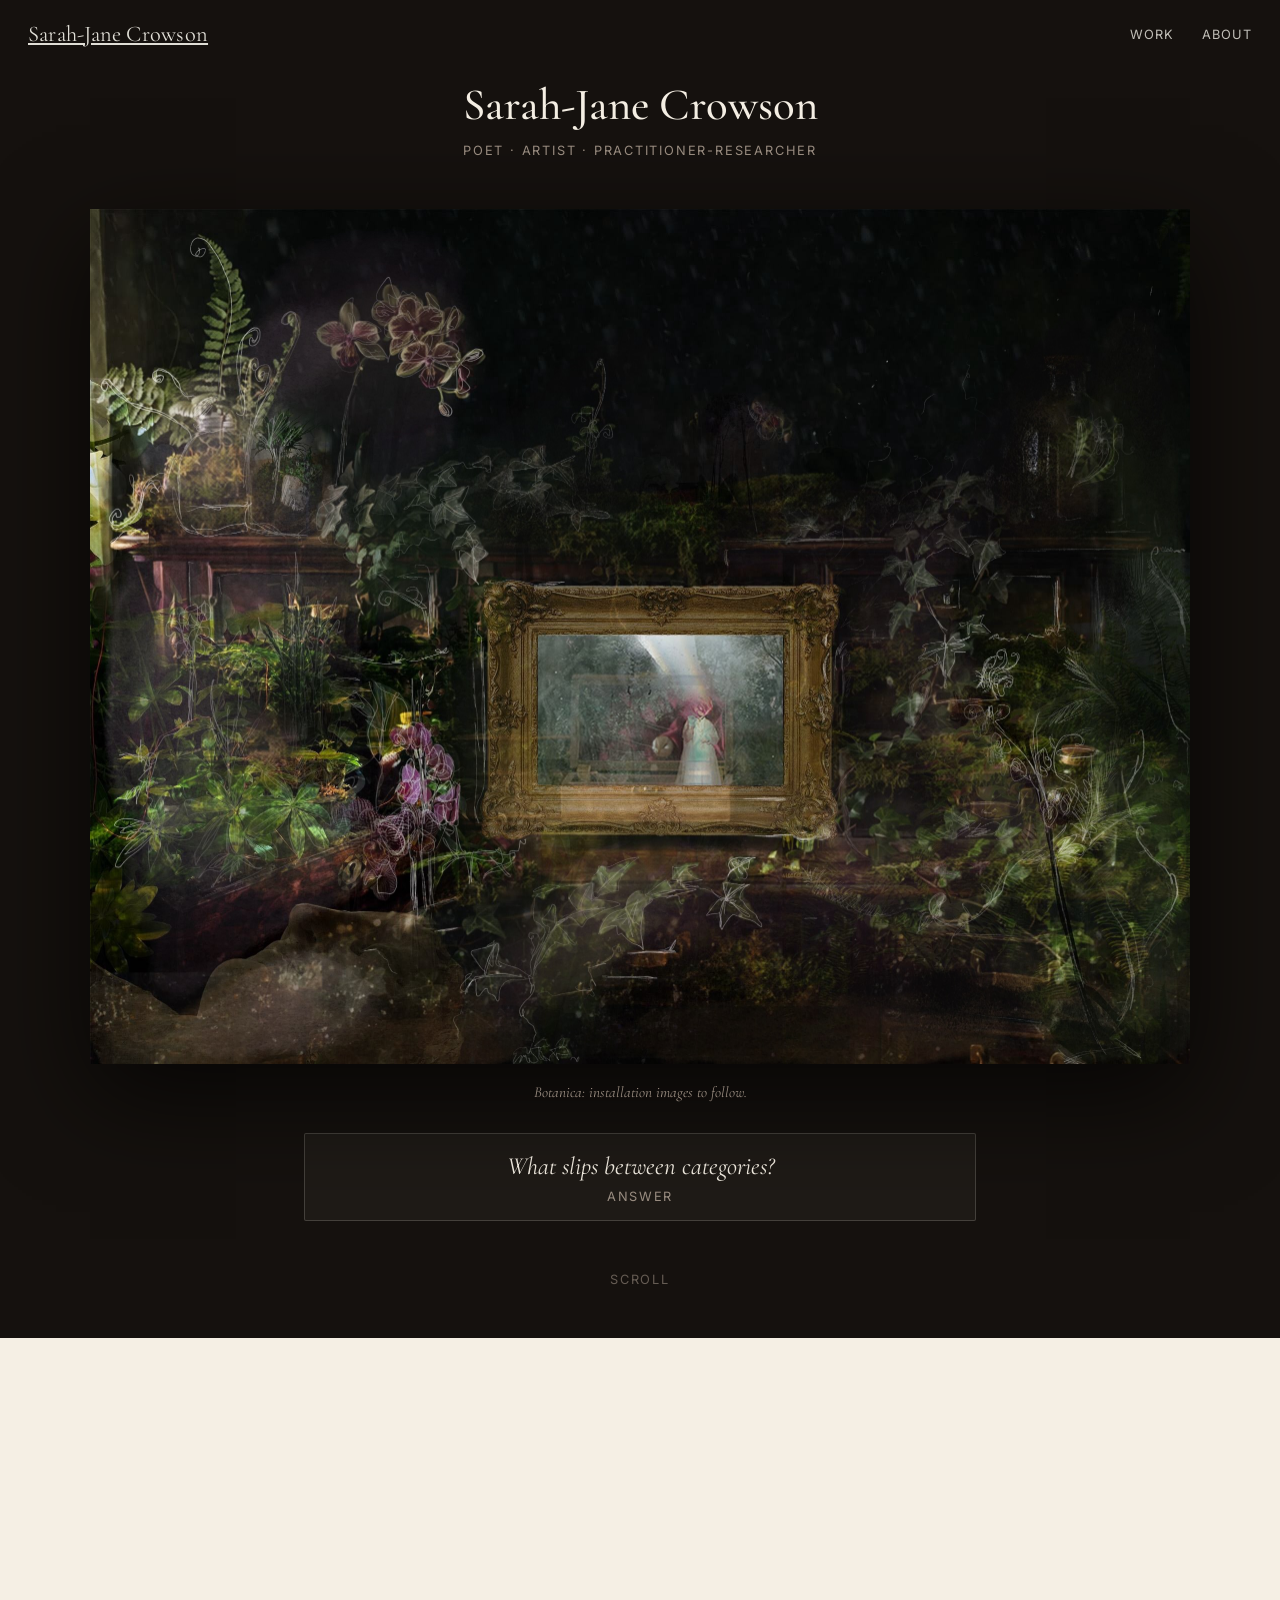
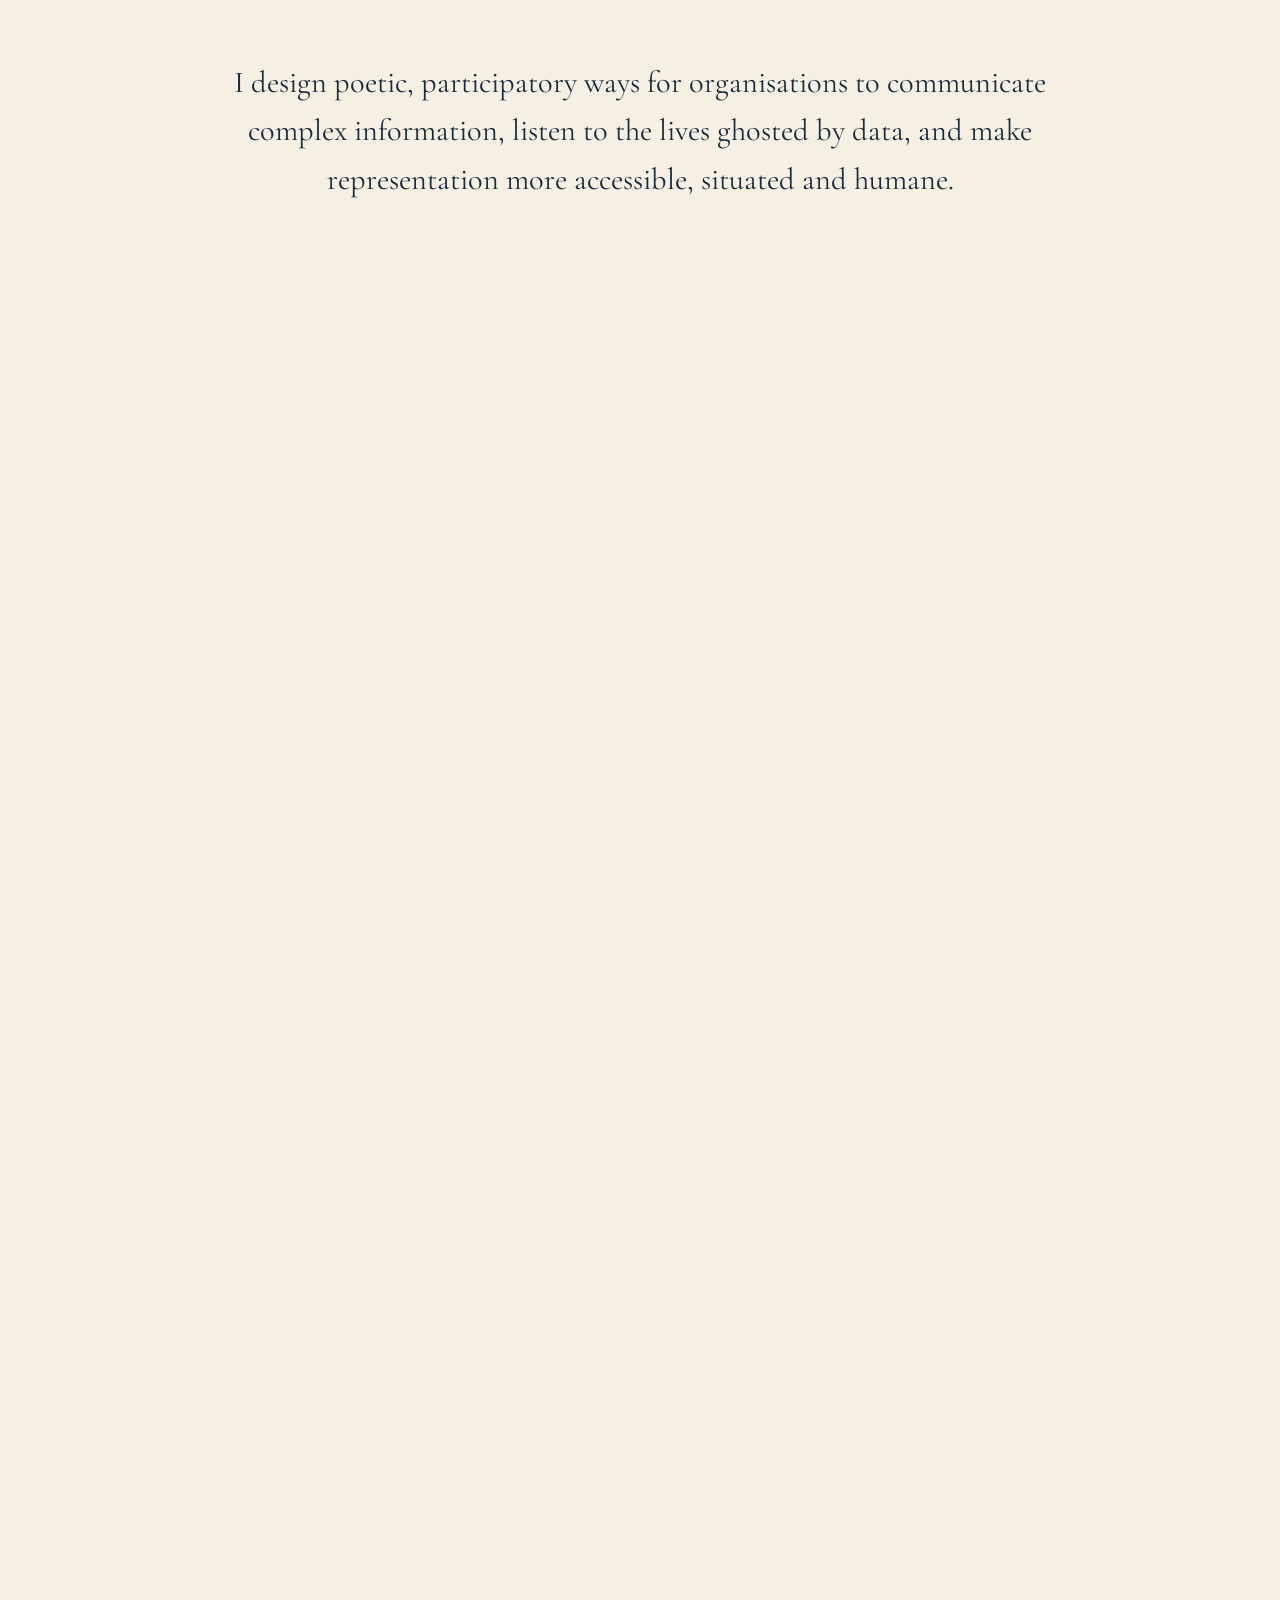
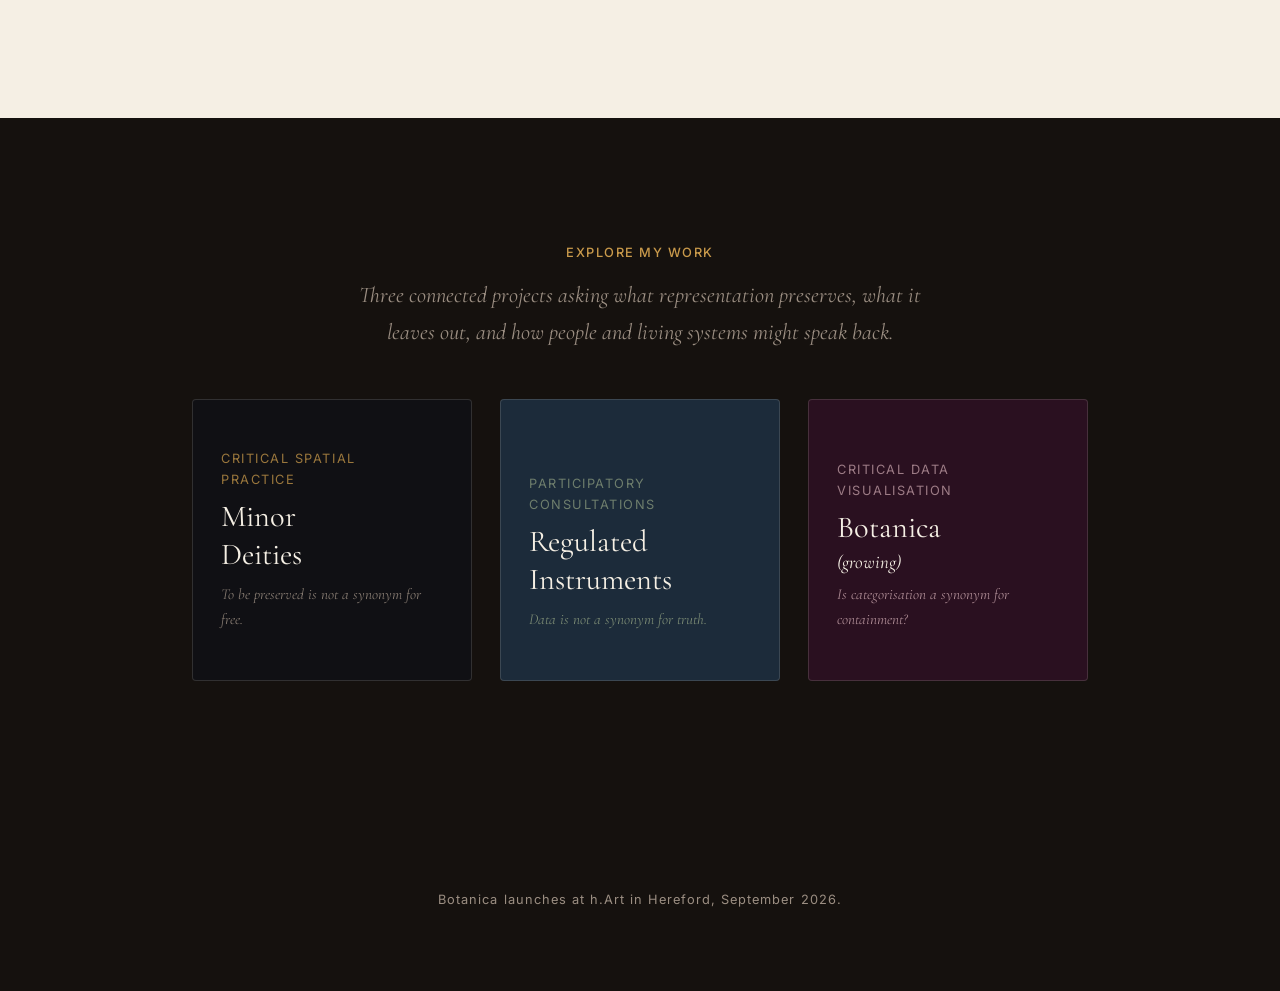
==== index.html @ 4455fc3b "Update index.html" ====
<!DOCTYPE html>
<html lang="en">
<head>
<meta charset="UTF-8">
<meta name="viewport" content="width=device-width, initial-scale=1.0">

  <!-- ===== Machine-readable layer. Human layer stays untouched. =====
     ON MIGRATION: the four absolute URLs below (canonical, og:url,
     og:image, JSON-LD url) are the only lines that change. ===== -->

<meta name="description" content="Sarah-Jane Crowson — poet, artist and practitioner-researcher. Data humanism, participatory consultation, information design and poetic practice for cultural institutions, public-sector organisations and research bodies.">
<link rel="canonical" href="https://sjfc.github.io/sjc-portfolio/">

<!-- Open Graph: how the site appears when shared -->
<meta property="og:type" content="website">
<meta property="og:title" content="Sarah-Jane Crowson — poet, artist, practitioner-researcher">
<meta property="og:description" content="Data humanism, participatory consultation and poetic practice. Three bodies of work asking the same question of the photograph, the plant, and the spreadsheet.">
<meta property="og:url" content="https://sjfc.github.io/sjc-portfolio/">
<meta property="og:image" content="https://sjfc.github.io/sjc-portfolio/assets/images/landing/writing-bureau-collage.jpg">
<meta property="og:image:alt" content="A working collage: a Victorian bureau overgrown with plants, a gilt frame holding misted glass at its centre.">
<meta name="twitter:card" content="summary_large_image">

<!-- Structured data: the tag cloud, addressed to its actual readers -->
<script type="application/ld+json">
{
  "@context": "https://schema.org",
  "@type": "Person",
  "name": "Sarah-Jane Crowson",
  "jobTitle": "Poet, artist, practitioner-researcher",
  "description": "Data humanist practitioner-researcher designing participatory consultations and visual, poetic approaches to institutional data.",
  "knowsAbout": ["Data humanism", "Participatory research", "Public consultation", "Information design", "Qualitative research", "Stakeholder engagement", "Creative strategy", "Poetry", "Collage"],
  "worksFor": { "@type": "CollegeOrUniversity", "name": "Hereford College of Arts" },
  "url": "https://sjfc.github.io/sjc-portfolio/"
}
</script>
<title>Sarah-Jane Crowson — poet, artist, practitioner-researcher</title>
<link rel="preconnect" href="https://fonts.googleapis.com">
<link href="https://fonts.googleapis.com/css2?family=Cormorant+Garamond:ital,wght@0,400;0,500;1,400&family=EB+Garamond:ital,wght@0,400;0,500;1,400&family=Inter:wght@400;500&display=swap" rel="stylesheet">
<link rel="stylesheet" href="assets/css/tokens.css">
<style>

  /* ---- Landing page: the mirror build. The working collage opens the
     site; a stitched thread leads to the frame; the mirror asks one of
     sixteen questions; answers go to Formspree. Statement, doors and
     footer unchanged from the holding page. NOTE: this page lives at the
     repo ROOT, so paths are assets/... and case-studies/... with no ../
     REQUIRES: assets/images/landing/writing-bureau-collage.jpg  ---- */

  body.ix-page { background: var(--near-black); }

  .ix-opening {
    min-height: 92vh;
    display: flex;
    flex-direction: column;
    align-items: center;
    justify-content: center;
    background: var(--near-black);
    color: var(--cream);
    padding: var(--space-5) var(--space-2) var(--space-4);
    text-align: center;
  }
  .ix-opening__name {
    font-size: clamp(2rem, 4.5vw, var(--text-xl));
    color: var(--cream);
    margin-bottom: var(--space-1);
  }
  .ix-opening__role {
    font-family: var(--font-sans);
    font-size: var(--text-xs);
    letter-spacing: 0.14em;
    text-transform: uppercase;
    color: var(--warm-grey);
    margin-bottom: var(--space-4);
  }
  .ix-opening__caption {
    font-family: var(--font-display); font-style: italic; color: var(--warm-grey);
    font-size: var(--text-sm); margin-top: var(--space-2);
  }
  .ix-opening__scroll-cue {
    margin-top: var(--space-4); font-family: var(--font-sans); font-size: var(--text-xs);
    letter-spacing: 0.15em; text-transform: uppercase; color: var(--warm-grey); opacity: 0.6;
  }

  /* OPENING → STATEMENT TRANSITION (resolved, July 2026): a dawn-band
     gradient section and an apparition light-spill on ::after were both
     tried and set aside — the seam is now a text palimpsest instead: see
     .ix-statement below. The register change is performed by the words,
     not by the gap between two colours. */

  /* ================= THE MIRROR SCENE ================= */
  /* Nudge these four by eye on the live page: they place the hotspot
     over the frame's glass. Percentages of the image's box. */
  .mirror-scene {
    --mirror-left: 40.0%;
    --mirror-top: 49.3%;
    --mirror-w: 23.3%;
    --mirror-h: 22.3%;
    --thread: #A63A5E;          /* the silk — tune to taste */
    --thread-shadow: #14100C;   /* the needle-holes */
    position: relative;
    width: min(92vw, 1100px);
    margin: 0;
  }
  .mirror-scene__img {
    display: block; width: 100%; height: auto;
    box-shadow: 0 2rem 6rem rgba(0,0,0,0.7);
  }

  /* ---- the thread: a running stitch, very very nearly even.
     DORMANT by decision — the svg is absent from the figure; these rules
     wait for the Singer-stitched iteration. --thread stays live: the card
     and stitch-rule borrow it. ---- */
  .mirror-scene__thread {
    position: absolute; inset: 0; width: 100%; height: 100%;
    pointer-events: none; overflow: visible;
  }
  .mirror-scene__thread path {
    fill: none;
    stroke-linecap: round;
    stroke-dashoffset: var(--base);
    animation: stitch-pull 34s linear infinite;
    animation-play-state: paused;
  }
  .thread--silk   { stroke: var(--thread); stroke-width: 2.4; }
  .thread--shadow { stroke: var(--thread-shadow); stroke-width: 2.9; opacity: 0.38; }
  .mirror-scene:hover .mirror-scene__thread path,
  .mirror-scene:focus-within .mirror-scene__thread path {
    animation-play-state: running;
  }
  @keyframes stitch-pull {
    to { stroke-dashoffset: calc(var(--base) + 1981.73px); }
  }

  /* ---- the invitation: visible beneath the image rather than hidden
     inside the mirror glass ---- */
  .mirror-invitation {
    width: min(92vw, 42rem);
    background: rgba(245,239,228,0.04);
    border: 1px solid rgba(245,239,228,0.18);
    color: var(--cream);
    padding: var(--space-2) var(--space-3);
    margin-top: var(--space-3);
    cursor: pointer;
    display: flex;
    flex-direction: column;
    align-items: center;
    gap: 0.35rem;
    border-radius: 2px;
    text-align: center;
    transition: background 0.25s ease, border-color 0.25s ease;
  }
  .mirror-invitation:hover,
  .mirror-invitation:focus-visible {
    background: rgba(245,239,228,0.08);
    border-color: rgba(245,239,228,0.4);
  }
  .mirror-invitation__eyebrow,
  .mirror-invitation__action {
    font-family: var(--font-sans);
    font-size: var(--text-xs);
    letter-spacing: 0.12em;
    text-transform: uppercase;
    color: var(--warm-grey);
  }
  .mirror-question {
    font-family: var(--font-display); font-style: italic;
    font-size: clamp(1.15rem, 2.2vw, 1.55rem);
    line-height: 1.35;
    color: var(--cream);
    max-width: var(--measure);
  }

  /* ================= THE RESPONSE CARD ================= */
  .mirror-card {
    position: fixed; inset: 0; z-index: 60;
    display: flex; align-items: center; justify-content: center;
    background: rgba(10,10,13,0.74);
    padding: var(--space-2);
  }
  .mirror-card[hidden] { display: none; }
  .mirror-card__paper {
    background: var(--cream); color: var(--navy);
    max-width: 34rem; width: 100%;
    padding: var(--space-4) var(--space-3);
    box-shadow: 0 2rem 5rem rgba(0,0,0,0.6);
    border-radius: 3px;
    position: relative;
    max-height: calc(100vh - (2 * var(--space-2)));
    overflow-y: auto;
  }
  .mirror-card__close {
    position: absolute; top: 0.9rem; right: 1rem;
    background: none; border: 0; cursor: pointer;
    font-family: var(--font-sans); font-size: var(--text-xs);
    letter-spacing: 0.1em; text-transform: uppercase;
    color: var(--navy); opacity: 0.55;
  }
  .mirror-card__close:hover, .mirror-card__close:focus-visible { opacity: 1; }
  .mirror-card__eyebrow {
    font-family: var(--font-sans); font-size: var(--text-xs);
    letter-spacing: 0.14em; text-transform: uppercase;
    color: var(--navy); opacity: 0.6; margin: 0 0 var(--space-1);
  }
  .mirror-card__question {
    font-family: var(--font-display); font-style: italic;
    font-size: clamp(1.25rem, 2.4vw, 1.6rem); line-height: 1.35;
    margin: 0 0 var(--space-3);
  }
  .mirror-card label {
    display: block;
    font-family: var(--font-sans); font-size: var(--text-xs);
    letter-spacing: 0.1em; text-transform: uppercase;
    opacity: 0.7; margin-bottom: 0.4rem;
  }
  .mirror-card textarea, .mirror-card input[type="text"] {
    width: 100%; box-sizing: border-box;
    font-family: var(--font-body); font-size: 1rem; line-height: 1.5;
    color: var(--navy);
    background: rgba(255,255,255,0.55);
    border: 1px solid rgba(31,42,58,0.25);
    border-radius: 2px;
    padding: 0.6rem 0.7rem;
    margin-bottom: var(--space-2);
  }
  .mirror-card textarea:focus, .mirror-card input[type="text"]:focus {
    outline: none; border-color: var(--thread, #A63A5E);
  }
  .mirror-card__honeypot { display: none; }
  .mirror-card__send {
    font-family: var(--font-sans); font-size: var(--text-xs);
    letter-spacing: 0.12em; text-transform: uppercase;
    background: var(--navy); color: var(--cream);
    border: 0; border-radius: 2px; cursor: pointer;
    padding: 0.8rem 1.6rem;
  }
  .mirror-card__send:hover, .mirror-card__send:focus-visible { background: #2A3A52; }
  .mirror-card__status {
    font-family: var(--font-display); font-style: italic;
    font-size: var(--text-sm); margin-top: var(--space-1); min-height: 1.4em;
  }
  .mirror-form.is-complete label,
  .mirror-form.is-complete textarea,
  .mirror-form.is-complete input,
  .mirror-form.is-complete .mirror-card__send { display: none; }
  .mirror-gift-frame {
    display: block;
    width: 100%;
    aspect-ratio: 680 / 420;
    border: 0;
    margin-top: var(--space-2);
    background: transparent;
  }
  .mirror-gift-frame[hidden] { display: none; }

  /* running stitch under the two choices */
  .stitch-rule {
    height: 3px; margin: 0 0 var(--space-2);
    background-image: linear-gradient(to right, var(--thread, #A63A5E) 62%, transparent 38%);
    background-size: 11px 1.6px; background-repeat: repeat-x; background-position: 0 60%;
    opacity: 0.55;
  }

  @media (prefers-reduced-motion: reduce) {
    .mirror-scene__thread path { animation: none; }
    .mirror-invitation { transition: none; }
  }

  /* ---- The statement, on cream: a text palimpsest. The plain-language
     sentence meets the reader first; scrolling dissolves it into the full
     research statement — the register change performed rather than cut.
     Without JS, or with reduced motion, only the full statement shows;
     screen readers hear only the full statement either way. ---- */
  .ix-statement { background: var(--cream); color: var(--navy); }
  .ix-statement__hold { height: 220vh; }   /* scroll runway — tune by eye */
  .ix-statement__stage {
    position: sticky; top: 0;
    min-height: 100vh;
    display: grid;
    place-items: center;
    padding: var(--space-4) var(--space-3);
    text-align: center;
  }
  .ix-statement__layers { display: grid; }
  .ix-statement__layer {
    grid-area: 1 / 1;              /* both texts share the same cell */
    margin: 0 auto;
    max-width: var(--measure-wide);
  }
  .ix-statement__layer p {
    font-family: var(--font-display);
    font-size: clamp(1.3rem, 2.6vw, var(--text-lg));
    line-height: 1.6;
    margin: 0;
  }
  .ix-statement__layer p + p { margin-top: var(--space-2); }
  .ix-statement__layer--after { opacity: 0; }
  /* JS sets opacity and blur inline as the reader scrolls */

  /* fallback: no runway, full statement only */
  .ix-statement:not(.is-palimpsest) .ix-statement__hold { height: auto; }
  .ix-statement:not(.is-palimpsest) .ix-statement__stage {
    position: static; min-height: 0; padding: var(--space-6) var(--space-3);
  }
  .ix-statement:not(.is-palimpsest) .ix-statement__layer--before { display: none; }
  .ix-statement:not(.is-palimpsest) .ix-statement__layer--after { opacity: 1; }

  /* ---- Three doors, each in its chapter's register ---- */
  .ix-work { background: var(--near-black); padding: var(--space-6) var(--space-3); }
  .ix-work__intro { text-align: center; margin-bottom: var(--space-4); }
  .ix-work__intro .cs-eyebrow { color: var(--slide-gold); }
  .ix-work__line {
    font-family: var(--font-display); font-style: italic;
    font-size: var(--text-md); color: var(--warm-grey);
    max-width: var(--measure); margin: var(--space-2) auto 0;
  }
  .ix-doors {
    display: grid;
    grid-template-columns: repeat(3, 1fr);
    gap: var(--space-3);
    max-width: var(--measure-wide);
    margin: 0 auto;
  }
  .ix-door {
    display: block;
    text-decoration: none;
    border-radius: var(--radius-slide);
    padding: var(--space-4) var(--space-3);
    min-height: 14rem;
    display: flex;
    flex-direction: column;
    justify-content: flex-end;
    transition: transform 0.3s ease, box-shadow 0.3s ease;
  }
  .ix-door:hover, .ix-door:focus-visible { transform: translateY(-4px); box-shadow: 0 1.5rem 3rem rgba(0,0,0,0.5); }
  .ix-door__eyebrow {
    font-family: var(--font-sans); font-size: var(--text-xs);
    letter-spacing: 0.12em; text-transform: uppercase;
    display: block; margin-bottom: var(--space-1); opacity: 0.75;
  }
  .ix-door__title { font-family: var(--font-display); font-size: var(--text-lg); line-height: 1.25; display: block; }
  .ix-door__title-note { display: block; font-size: 0.62em; font-style: italic; margin-top: 0.2em; }
  .ix-door__sub { font-family: var(--font-display); font-style: italic; font-size: var(--text-sm); display: block; margin-top: var(--space-1); opacity: 0.85; }

  /* Register per chapter */
  .ix-door--ml { background: #101014; border: 1px solid rgba(245,239,228,0.14); }
  .ix-door--ml .ix-door__eyebrow { color: var(--slide-gold); }
  .ix-door--ml .ix-door__title { color: var(--cream); }
  .ix-door--ml .ix-door__sub { color: var(--warm-grey); }

  .ix-door--bo { background: #2A1020; border: 1px solid rgba(245,239,228,0.14); }
  .ix-door--bo .ix-door__eyebrow { color: var(--mauve-pink); }
  .ix-door--bo .ix-door__title { color: var(--cream); }
  .ix-door--bo .ix-door__sub { color: var(--mauve-pink); }

  .ix-door--co { background: var(--navy); border: 1px solid rgba(245,239,228,0.14); }
  .ix-door--co .ix-door__eyebrow { color: var(--sage); }
  .ix-door--co .ix-door__title { color: var(--cream); }
  .ix-door--co .ix-door__sub { color: var(--sage); }

  @media (max-width: 760px) { .ix-doors { grid-template-columns: 1fr; } .ix-door { min-height: 0; } }

  /* ---- Footer beat ---- */
  .ix-footer {
    background: var(--near-black); color: var(--warm-grey);
    text-align: center; padding: var(--space-5) var(--space-3);
    font-family: var(--font-sans); font-size: var(--text-xs); letter-spacing: 0.08em;
  }
  .ix-footer a { color: var(--slide-gold); }

</style>
</head>
<body class="ix-page">

  <nav class="site-nav">
    <a href="index.html" class="site-nav__name">Sarah-Jane Crowson</a>
    <div class="site-nav__links">
      <a href="index.html#work">Work</a>
      <a href="about.html">About</a>
    </div>
  </nav>

  <!-- ============ 1. OPENING — the mirror ============ -->
  <section class="ix-opening">
    <h1 class="ix-opening__name">Sarah-Jane Crowson</h1>
    <p class="ix-opening__role">Poet · artist · practitioner-researcher</p>

    <figure class="mirror-scene">
      <img class="mirror-scene__img"
           src="assets/images/landing/writing-bureau-collage.jpg"
           width="2200" height="1711"
           fetchpriority="high"
           alt="A working collage: a Victorian bureau overgrown with ferns, ivy, moss and orchids in near-darkness. At its centre a gilt frame holds misted glass, in which a pale-gowned figure with a bloom for a head stands beside an open sewing box. A magenta thread trails from beneath the frame into the foliage.">

      <!-- THE THREAD RESTS (decision, July 2026): the animated running
           stitch is deliberately absent. A future Botanica iteration will
           make the stitch with a manual Singer sewing machine — the thread
           returns as material, not animation. Its CSS below stays dormant
           so the mechanism is ready when it does. -->

      <figcaption class="ix-opening__caption">
        Botanica: installation images to follow.
      </figcaption>
    </figure>

    <button class="mirror-invitation" id="mirrorZone" type="button" aria-haspopup="dialog">
      <span class="mirror-question" id="mirrorQuestion"></span>
      <span class="mirror-invitation__action">Answer</span>
    </button>

    <p class="ix-opening__scroll-cue">Scroll</p>
  </section>

  <!-- ============ 2. THE STATEMENT — a text palimpsest ============ -->
  <section class="ix-statement">
    <div class="ix-statement__hold">
      <div class="ix-statement__stage">
        <div class="ix-statement__layers">
          <div class="ix-statement__layer ix-statement__layer--before" aria-hidden="true">
            <p>I design poetic, participatory ways for organisations to communicate complex information, listen to the lives ghosted by data, and make representation more accessible, situated and humane.</p>
          </div>
          <div class="ix-statement__layer ix-statement__layer--after">
            <p>I use practice-as-research and data physicalisation to create poetic, participatory interventions within complex institutional systems.</p>
            <p>By bridging material art and critical theory, my work listens to the lives ghosted by datasets and algorithms—making representation more accessible, situated and humane.</p>
          </div>
        </div>
      </div>
    </div>
  </section>

  <!-- ============ 3. THREE DOORS - reading order Minor Deities,
       Regulated Instruments, Botanica: the reflective journey, legible.
       (Reordered July 2026; landing paragraph to follow, in SJC voice.) ============ -->
  <section class="ix-work" id="work">
    <div class="ix-work__intro">
      <h2 class="cs-eyebrow">Explore my work</h2>
      <p class="ix-work__line">Three connected projects asking what representation preserves, what it leaves out, and how people and living systems might speak back.</p>
    </div>
    <div class="ix-doors">
      <a class="ix-door ix-door--ml" href="case-studies/magic-lantern.html">
        <span class="ix-door__eyebrow">Critical spatial<br>practice</span>
        <span class="ix-door__title">Minor<br>Deities</span>
        <span class="ix-door__sub">To be preserved is not a synonym for free.</span>
      </a>
      <a class="ix-door ix-door--co" href="case-studies/consultation.html">
        <span class="ix-door__eyebrow">Participatory consultations</span>
        <span class="ix-door__title">Regulated Instruments</span>
        <span class="ix-door__sub">Data is not a synonym for truth.</span>
      </a>
      <a class="ix-door ix-door--bo" href="case-studies/botanica.html">
        <span class="ix-door__eyebrow">Critical data visualisation</span>
        <span class="ix-door__title">Botanica<span class="ix-door__title-note">(growing)</span></span>
        <span class="ix-door__sub">Is categorisation a synonym for containment?</span>
      </a>
    </div>
  </section>

  <!-- ============ 4. FOOTER ============ -->
  <section class="ix-footer">
    <p>Botanica launches at h.Art in Hereford, September 2026.</p>
  </section>

  <!-- ============ THE RESPONSE CARD ============ -->
  <div class="mirror-card" id="mirrorCard" role="dialog" aria-modal="true"
       aria-labelledby="cardQuestion" hidden>
    <div class="mirror-card__paper">
      <button class="mirror-card__close" id="cardClose" type="button">Close</button>
      <p class="mirror-card__eyebrow">The mirror asks</p>
      <p class="mirror-card__question" id="cardQuestion"></p>
      <div class="stitch-rule" aria-hidden="true"></div>
      <form class="mirror-form" id="mirrorForm" novalidate>
        <label for="mfAnswer">Answer it —</label>
        <textarea id="mfAnswer" name="answer" rows="4"></textarea>
        <label for="mfAskBack">— or ask something back</label>
        <input type="text" id="mfAskBack" name="ask_back">
        <input class="mirror-card__honeypot" type="text" name="_gotcha" tabindex="-1" autocomplete="off" aria-hidden="true">
        <input type="hidden" name="question" id="mfQuestion">
        <input type="hidden" name="source" value="index-mirror">
        <input type="hidden" name="_subject" value="Mirror — landing page response">
        <button class="mirror-card__send" type="submit">Send</button>
        <p class="mirror-card__status" id="mfStatus" aria-live="polite"></p>
        <iframe class="mirror-gift-frame" id="mirrorGift"
                title="Animated thank-you: spreadsheet numbers become wildflowers and a constellation"
                aria-hidden="true" data-src="assets/mirror-gift.html" hidden></iframe>
      </form>
    </div>
  </div>

  <script>
  /* ---- the statement palimpsest: crossfade driven by scroll ---- */
  (function () {
    var section = document.querySelector(".ix-statement");
    if (!section) return;
    if (window.matchMedia("(prefers-reduced-motion: reduce)").matches) return;
    var hold = section.querySelector(".ix-statement__hold");
    var before = section.querySelector(".ix-statement__layer--before");
    var after = section.querySelector(".ix-statement__layer--after");
    section.classList.add("is-palimpsest");
    var ticking = false;
    function update() {
      ticking = false;
      var rect = hold.getBoundingClientRect();
      var runway = rect.height - window.innerHeight;
      if (runway <= 0) return;
      var t = Math.min(1, Math.max(0, -rect.top / runway));
      /* hold the first text, cross between 0.25 and 0.75, hold the second */
      var x = Math.min(1, Math.max(0, (t - 0.25) / 0.5));
      before.style.opacity = String(1 - x);
      before.style.filter = "blur(" + (x * 2.5).toFixed(2) + "px)";
      after.style.opacity = String(x);
      after.style.filter = "blur(" + ((1 - x) * 2.5).toFixed(2) + "px)";
    }
    function onScroll() {
      if (!ticking) { ticking = true; window.requestAnimationFrame(update); }
    }
    window.addEventListener("scroll", onScroll, { passive: true });
    window.addEventListener("resize", onScroll);
    update();
  })();
  </script>

  <script>
  (function () {
    var QUESTIONS = [
      "Which colour thread are you?",
      "Can spreadsheets become spider webs?",
      "What slips between categories?",
      "What would you place under glass?",
      "Who gets to name flowers?",
      "What grows in the cracks of a system?",
      "What does the label leave out?",
      "What deserves a different form?",
      "What can a chart never quite hold?",
      "What echoes after the report is written?",
      "What should systems notice?",
      "If you hand stitched a picture from data, where would you begin?",
      "What have you mistaken for magic?",
      "When does order become containment?",
      "What have you learned from something fragile?",
      "How do we picture lives without ghosting them?"
    ];

    /* one question per visit: the mirror asks; it does not offer a catalogue */
    var question = QUESTIONS[Math.floor(Math.random() * QUESTIONS.length)];

    var zone = document.getElementById("mirrorZone");
    var mirrorQ = document.getElementById("mirrorQuestion");
    var card = document.getElementById("mirrorCard");
    var cardQ = document.getElementById("cardQuestion");
    var mfQuestion = document.getElementById("mfQuestion");
    var closeBtn = document.getElementById("cardClose");
    var form = document.getElementById("mirrorForm");
    var status = document.getElementById("mfStatus");
    var gift = document.getElementById("mirrorGift");

    mirrorQ.textContent = question;
    cardQ.textContent = question;
    mfQuestion.value = question;

    function openCard() {
      card.hidden = false;
      document.body.style.overflow = "hidden";
      document.getElementById("mfAnswer").focus();
    }
    function closeCard() {
      card.hidden = true;
      document.body.style.overflow = "";
      zone.focus();
    }

    zone.addEventListener("click", openCard);
    closeBtn.addEventListener("click", closeCard);
    card.addEventListener("click", function (e) { if (e.target === card) closeCard(); });
    document.addEventListener("keydown", function (e) {
      if (e.key === "Escape" && !card.hidden) closeCard();
    });

    form.addEventListener("submit", function (e) {
      e.preventDefault();
      var answer = form.answer.value.trim();
      var askBack = form.ask_back.value.trim();
      if (!answer && !askBack) {
        status.textContent = "The mirror waits — write something in either space.";
        return;
      }
      status.textContent = "Sending…";
      fetch("https://formspree.io/f/xvzjdyon", {
        method: "POST",
        body: new FormData(form),
        headers: { "Accept": "application/json" }
      }).then(function (r) {
        if (r.ok) {
          form.querySelectorAll("textarea, input[type=text], input[type=checkbox], button[type=submit]")
              .forEach(function (el) { el.disabled = true; });
          status.textContent = "Thank you.";
          form.classList.add("is-complete");
          gift.hidden = false;
          gift.src = gift.dataset.src;
        } else {
          status.textContent = "The thread snapped — please try again.";
        }
      }).catch(function () {
        status.textContent = "The thread snapped — please try again.";
      });
    });
  })();
  </script>

</body>
</html>
---- assets/css/tokens.css ----
/* ============================================================
   SARAH-JANE CROWSON — PORTFOLIO DESIGN SYSTEM
   Shared tokens, type scale, and base components.
   Built once against the Magic Lantern case study;
   every other page draws from this file rather than
   re-deciding colour, type, or spacing from scratch.
   ============================================================ */

:root {
  /* ---- Colour: landing / botanical register ---- */
  --cream:        #F5EFE4;
  --magenta:      #7B1750;  /* silk lining, the Botanica sewing box — site-wide accent */
  --mauve-pink:   #C4A0A8;
  --sage:         #8A9A7E;
  --olive:        #6B7654;
  --navy:         #1C2B3A;  /* primary body text on cream */
  --warm-grey:    #9B8E82;

  /* ---- Colour: nocturnal register (Magic Lantern departure) ---- */
  --near-black:   #15110E;
  --deep-warm-grey: #2A211A; /* image sections sit here, not pure black, so slides glow as in projection */
  --slide-gold:   #C99A4B;
  --slide-amber:  #E8B978;

  /* ---- Type families ---- */
  --font-display: 'Cormorant Garamond', 'EB Garamond', Georgia, serif;
  --font-body:    'EB Garamond', Georgia, serif;
  --font-sans:    'Inter', -apple-system, sans-serif;

  /* ---- Type scale ---- */
  --text-xs:   0.8rem;
  --text-sm:   0.95rem;
  --text-base: 1.125rem;
  --text-md:   1.4rem;
  --text-lg:   1.9rem;
  --text-xl:   2.8rem;
  --text-2xl:  4rem;
  --text-3xl:  5.5rem;

  /* ---- Spacing ---- */
  --space-1: 0.5rem;
  --space-2: 1rem;
  --space-3: 1.75rem;
  --space-4: 3rem;
  --space-5: 5rem;
  --space-6: 8rem;
  --space-7: 12rem;

  /* ---- Layout ---- */
  --measure: 38rem;       /* comfortable reading width for body prose */
  --measure-wide: 56rem;
  --radius-slide: 4px;
}

/* ---- Reset ---- */
* { box-sizing: border-box; }
html { scroll-behavior: smooth; }
body {
  margin: 0;
  background: var(--cream);
  color: var(--navy);
  font-family: var(--font-body);
  font-size: var(--text-base);
  line-height: 1.65;
  -webkit-font-smoothing: antialiased;
  overflow-x: hidden;
}
img { max-width: 100%; display: block; }
a { color: inherit; }

h1, h2, h3, h4 {
  font-family: var(--font-display);
  font-weight: 500;
  line-height: 1.15;
  margin: 0;
}

p { margin: 0 0 1.2em 0; }
p:last-child { margin-bottom: 0; }

/* ---- Reduced motion: respected site-wide ---- */
@media (prefers-reduced-motion: reduce) {
  html { scroll-behavior: auto; }
  *, *::before, *::after {
    animation-duration: 0.01ms !important;
    animation-iteration-count: 1 !important;
    transition-duration: 0.01ms !important;
    scroll-behavior: auto !important;
  }
}

/* ---- Focus states: visible everywhere, styled to fit the register ---- */
a:focus-visible,
button:focus-visible {
  outline: 2px solid var(--slide-gold);
  outline-offset: 3px;
}

/* ============================================================
   SHARED NAVIGATION
   ============================================================ */
.site-nav {
  position: fixed;
  top: 0;
  left: 0;
  right: 0;
  z-index: 100;
  display: flex;
  justify-content: space-between;
  align-items: center;
  padding: var(--space-2) var(--space-3);
  font-family: var(--font-sans);
  font-size: var(--text-xs);
  letter-spacing: 0.08em;
  text-transform: uppercase;
  mix-blend-mode: difference;
  color: #F5EFE4;
  pointer-events: none;
}
.site-nav a { pointer-events: auto; }
.site-nav__name { font-family: var(--font-display); font-size: var(--text-md); text-transform: none; letter-spacing: 0.01em; }
.site-nav__links { display: flex; gap: var(--space-3); }
.site-nav__links a { text-decoration: none; opacity: 0.85; transition: opacity 0.2s ease; }
.site-nav__links a:hover { opacity: 1; }

/* ============================================================
   GHOST BOTANICAL / FOSSIL SUBSTRATE LAYER
   Present across pages, quietened on case study pages.
   ============================================================ */
.ghost-substrate {
  position: absolute;
  inset: 0;
  pointer-events: none;
  opacity: 0.05;
  mix-blend-mode: overlay;
  z-index: 1;
}
.ghost-substrate--quiet { opacity: 0.035; }

/* ============================================================
   CASE STUDY SCAFFOLDING — shared by Botanica / Magic Lantern / Card Game
   Each page sets its own --page-ground and --page-ink per its register.
   ============================================================ */
.cs-section {
  position: relative;
  padding: var(--space-6) var(--space-3);
}
.cs-section--image {
  background: var(--page-ground, var(--deep-warm-grey));
  color: var(--page-ink, var(--cream));
  padding: var(--space-6) var(--space-2);
}
.cs-section--text {
  background: var(--cream);
  color: var(--navy);
}
.cs-inner {
  max-width: var(--measure);
  margin: 0 auto;
}
.cs-inner--wide { max-width: var(--measure-wide); }

.cs-eyebrow {
  font-family: var(--font-sans);
  font-size: var(--text-xs);
  letter-spacing: 0.12em;
  text-transform: uppercase;
  color: var(--magenta);
  margin-bottom: var(--space-2);
  display: block;
}

.cs-subheading {
  font-size: var(--text-md);
  color: var(--olive);
  margin: var(--space-4) 0 var(--space-2);
}
.qm-heading + .cs-subheading { margin-top: var(--space-3); }

.cs-hinge {
  font-family: var(--font-display);
  font-size: var(--text-md);
  font-style: italic;
  color: var(--olive);
  margin-top: var(--space-4);
}

.cs-placeholder-note {
  font-family: var(--font-sans);
  font-size: var(--text-xs);
  color: var(--magenta);
  background: rgba(123, 23, 80, 0.06);
  border-left: 2px solid var(--magenta);
  padding: var(--space-1) var(--space-2);
  margin-top: var(--space-2);
  font-style: italic;
}

/* Slide figure wrapper: handles both mounted-artefact and full-bleed projection images */
.slide-figure {
  position: relative;
  margin: 0 auto var(--space-3) auto;
}
.slide-figure img {
  width: 100%;
  border-radius: var(--radius-slide);
}
.slide-figure--mounted img {
  box-shadow: 0 1.5rem 4rem rgba(0,0,0,0.5);
}
.slide-figure--projection img {
  border-radius: 0;
}
.slide-caption {
  font-family: var(--font-display);
  font-style: italic;
  font-size: var(--text-sm);
  color: var(--warm-grey);
  text-align: center;
  margin-top: var(--space-1);
  letter-spacing: 0.02em;
}

/* ============================================================
   PROJECTION OVERLAY EFFECT
   A slide image enters large and "projected" — pinned centre-screen
   while the page scrolls past it — then shrinks as it scrolls,
   and releases into the normal text flow as a small, settled,
   documented photograph. Reusable across case studies.
   ============================================================ */
.proj-block { position: relative; margin: var(--space-4) 0; }
.proj-runway {
  height: 300vh;
  position: relative;
}
.proj-sticky {
  position: sticky;
  top: 0;
  height: 100vh;
  width: 100%;
  display: flex;
  align-items: center;
  justify-content: center;
  overflow: hidden;
  pointer-events: none;
}
/* The base layer: the same image, fixed in size, low opacity — the trace
   that stays put while the foreground layer moves through it. The palimpsest. */
.proj-base-img {
  position: absolute;
  inset: 0;
  margin: auto;
  max-width: 24rem;
  max-height: 56vh;
  width: auto;
  height: auto;
  opacity: 0.14;
  filter: grayscale(20%);
  border-radius: var(--radius-slide);
  z-index: 1;
}
/* The foreground layer: begins oversized and out of focus, as if projected
   across a building from a distance, then scales down and sharpens as the
   reader scrolls — settling into the same scale as the base layer beneath it. */
.proj-sticky__img {
  position: relative;
  z-index: 2;
  max-width: min(640px, 90vw);
  max-height: 72vh;
  width: auto;
  border-radius: var(--radius-slide);
  box-shadow: 0 2rem 6rem rgba(0,0,0,0.55);
  will-change: transform, filter;
  transform: scale(2);
  filter: blur(26px);
}
.proj-caption {
  text-align: center;
  margin-top: calc(var(--space-2) * -1);
}

@media (prefers-reduced-motion: reduce) {
  .proj-runway { height: auto !important; }
  .proj-sticky {
    position: relative !important;
    height: auto !important;
    padding: var(--space-3) 0;
  }
  .proj-base-img { display: none !important; }
  .proj-sticky__img {
    max-width: min(640px, 90vw) !important;
    max-height: none !important;
    transform: none !important;
    filter: none !important;
    margin: 0 auto;
  }
}

/* On the dark/nocturnal sections specifically, dark-toned source images can
   visually vanish into a near-black ground once blurred and scaled up.
   Strengthen the ghost layer and add a faint warm glow behind it so there's
   always something perceptible to track during the unfocused phase. */
.ml-sequence .proj-base-img {
  opacity: 0.4;
  filter: grayscale(0%) brightness(1.2);
}
.ml-sequence .proj-sticky::after {
  content: "";
  position: absolute;
  inset: -15%;
  background: radial-gradient(circle at center, rgba(201, 154, 75, 0.14), transparent 62%);
  pointer-events: none;
  z-index: 0;
}

/* ============================================================
   HORIZONTAL IMAGE GRID — a specimen-board layout for several
   static images shown side by side rather than stacked vertically.
   ============================================================ */
.ml-grid {
  max-width: 1400px;
  margin: 0 auto;
  padding: 0 var(--space-3);
  display: grid;
  grid-template-columns: repeat(4, 1fr);
  gap: var(--space-2);
  align-items: start;
}
.ml-grid__item {
  display: flex;
  flex-direction: column;
}
.ml-grid__item img {
  width: 100%;
  aspect-ratio: 1 / 1;
  object-fit: cover;
  border-radius: 2px;
  border: 1px solid rgba(245, 239, 228, 0.18);
  box-shadow: 0 1rem 2.5rem rgba(0,0,0,0.5);
}
.ml-grid__item figcaption { margin-top: var(--space-1); text-align: center; }
.ml-grid__item .ml-slide__caption-title { font-size: 0.62rem; }
.ml-grid__item .slide-caption { font-size: 0.78rem; min-height: 2.4em; }

@media (max-width: 900px) {
  .ml-grid { grid-template-columns: repeat(2, 1fr); }
}
@media (max-width: 540px) {
  .ml-grid { grid-template-columns: 1fr; }
}

/* Utility: fade-in-on-scroll, applied via JS by adding .is-visible */
.reveal {
  opacity: 0;
  transform: translateY(18px);
  transition: opacity 1s ease, transform 1s ease;
}
.reveal.is-visible {
  opacity: 1;
  transform: translateY(0);
}

/* ============================================================
   TEXT PALIMPSEST — a single line of text arriving out of focus
   and resolving as the reader scrolls, over a short runway.
   The typographic sibling of the projection overlay effect.
   Used AT MOST ONCE per page. Line colour set per page via
   --text-focus-color (defaults to slide amber for dark grounds).
   ============================================================ */
.text-focus__runway {
  height: 150vh;
  position: relative;
}
.text-focus__sticky {
  position: sticky;
  top: 0;
  height: 100vh;
  display: flex;
  align-items: center;
  justify-content: center;
  padding: 0 var(--space-3);
}
.text-focus__line {
  font-family: var(--font-display);
  font-style: italic;
  font-size: clamp(1.4rem, 3.4vw, 2.4rem);
  line-height: 1.5;
  text-align: center;
  max-width: var(--measure);
  color: var(--text-focus-color, var(--slide-amber));
  will-change: filter, opacity, letter-spacing;
  filter: blur(14px);
  opacity: 0.35;
  letter-spacing: 0.06em;
}
@media (prefers-reduced-motion: reduce) {
  .text-focus__runway { height: auto; padding: var(--space-5) 0; }
  .text-focus__sticky { position: relative; height: auto; }
  .text-focus__line { filter: none !important; opacity: 1 !important; letter-spacing: 0.02em !important; }
}
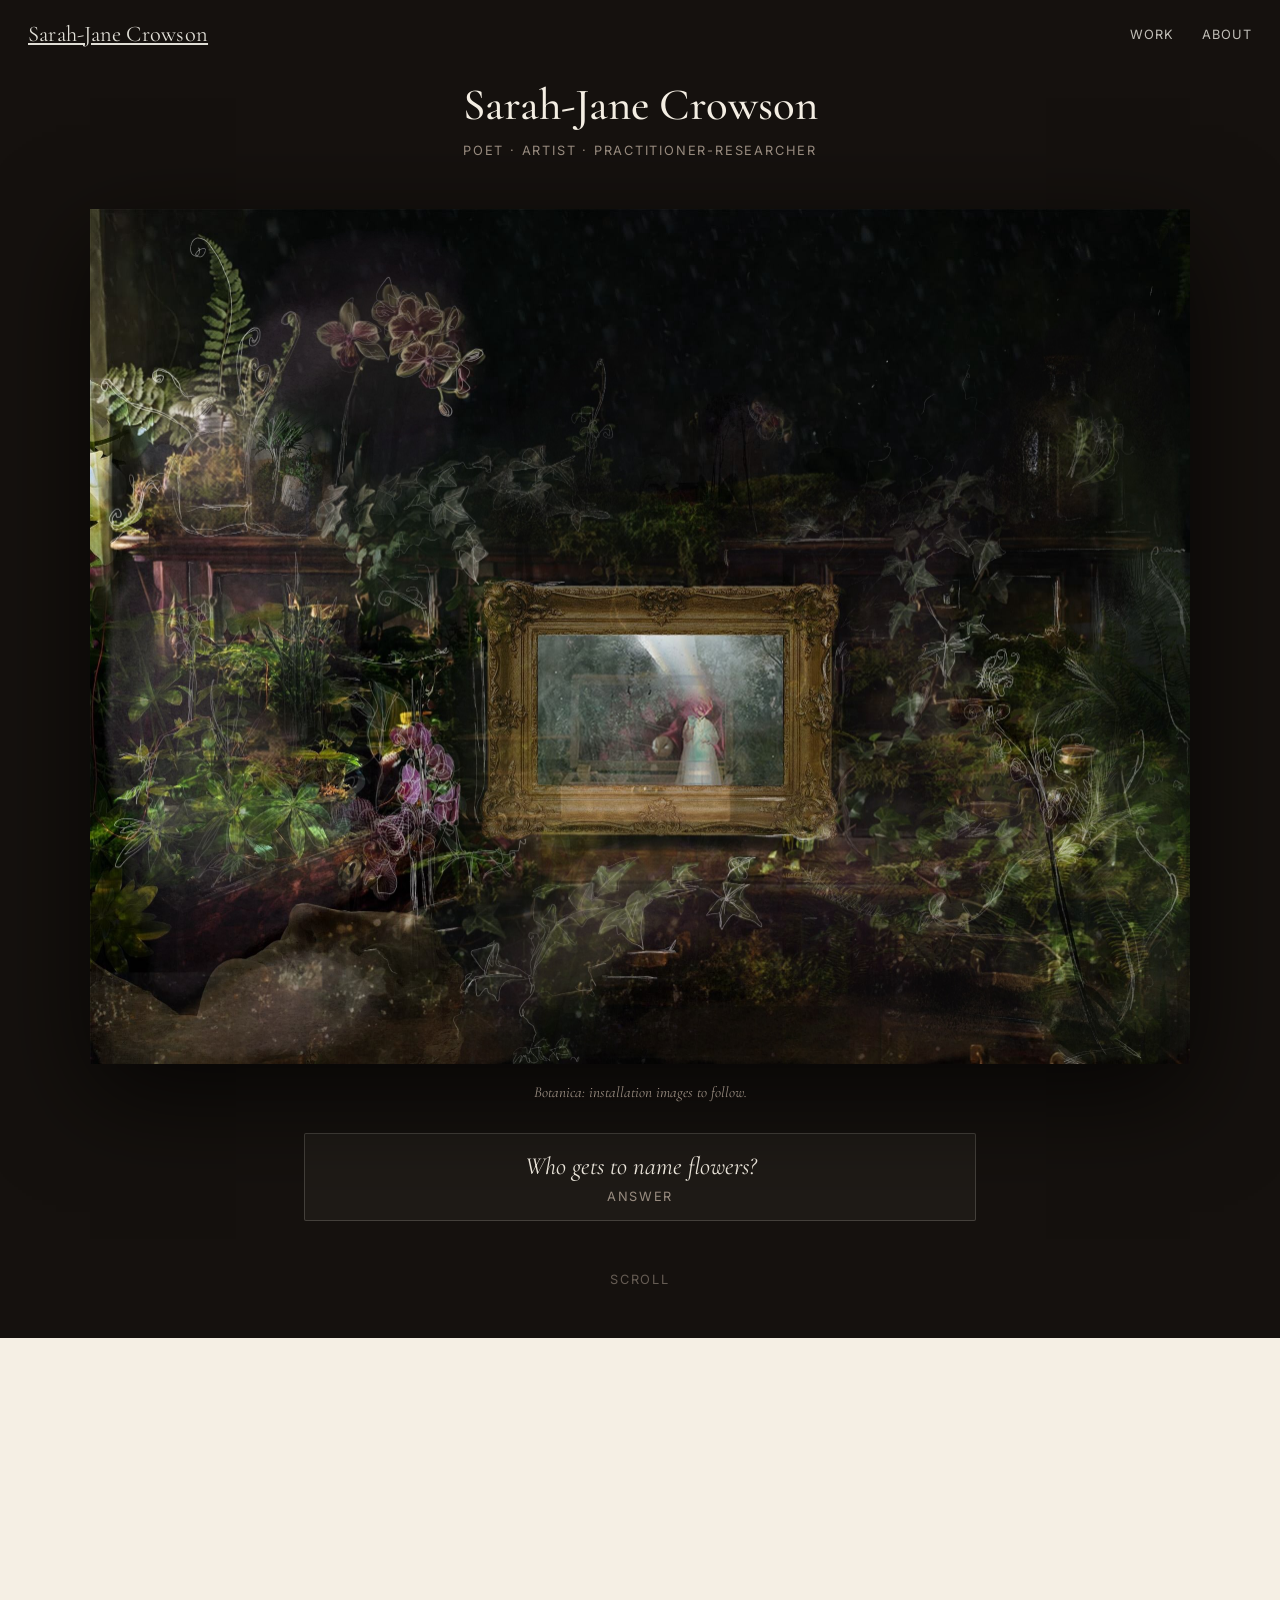
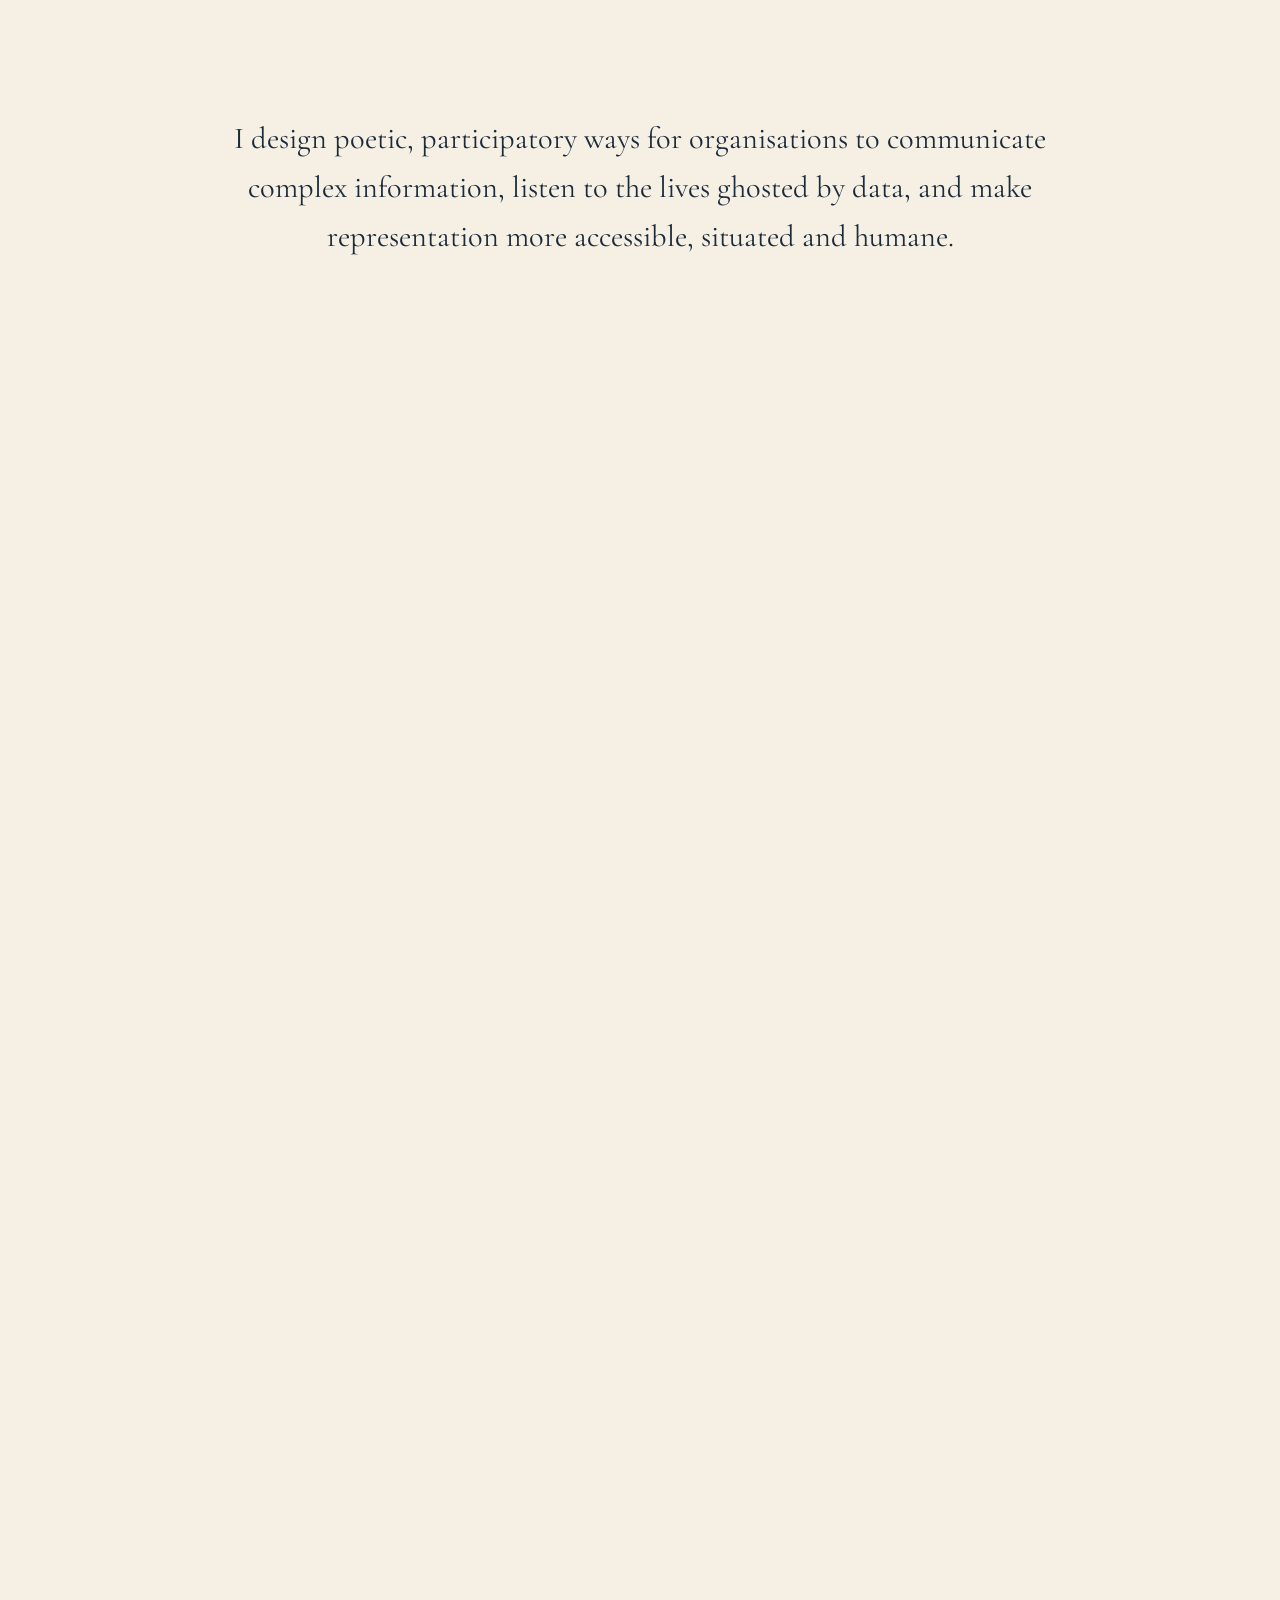
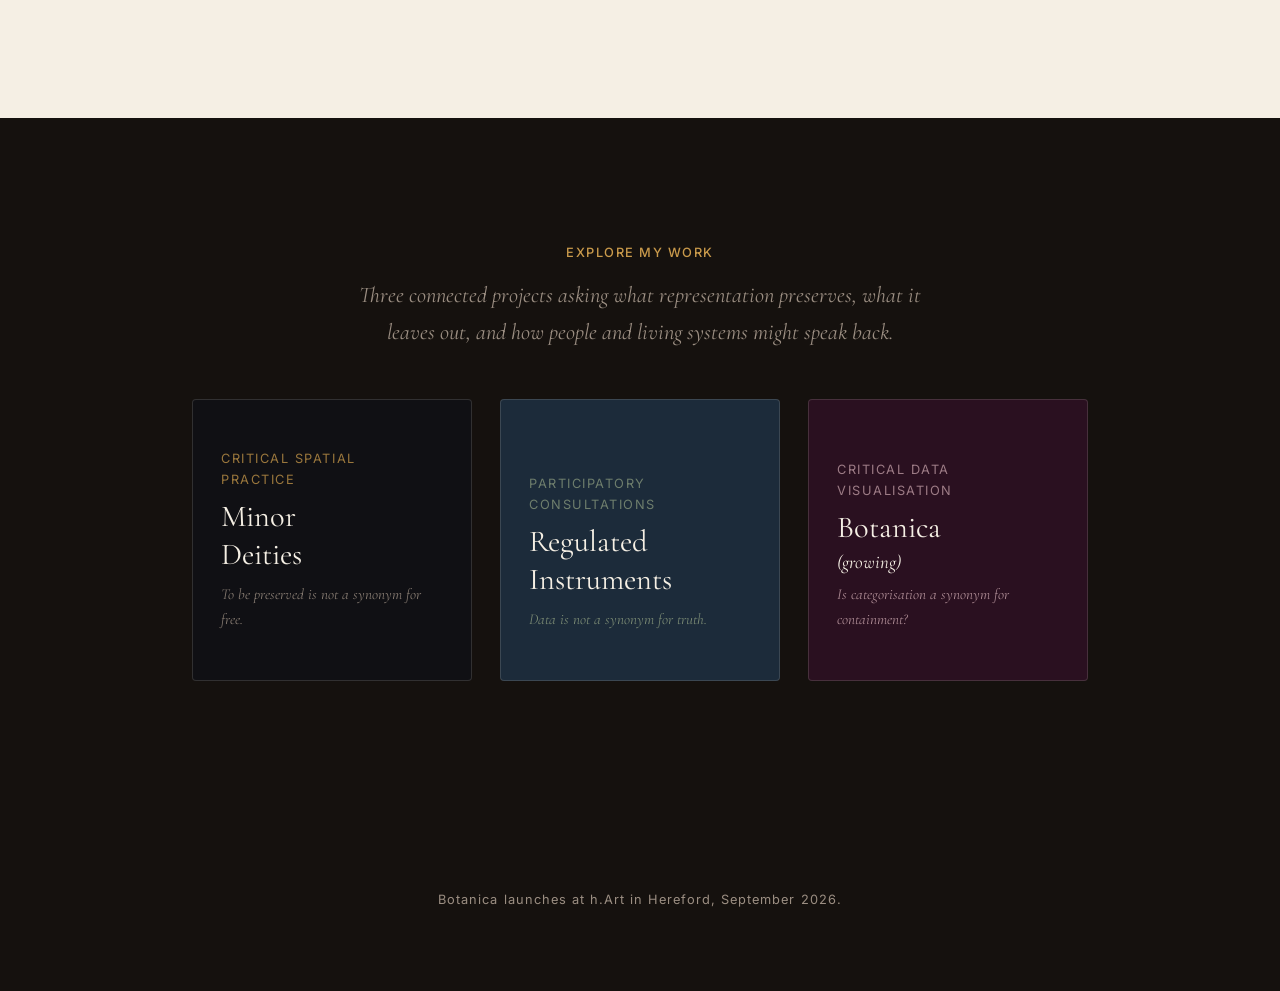
==== commit 47901abd: "Update index.html" ====
--- a/index.html
+++ b/index.html
@@ -419,8 +419,7 @@
             <p>I design poetic, participatory ways for organisations to communicate complex information, listen to the lives ghosted by data, and make representation more accessible, situated and humane.</p>
           </div>
           <div class="ix-statement__layer ix-statement__layer--after">
-            <p>I use practice-as-research and data physicalisation to create poetic, participatory interventions within complex institutional systems.</p>
-            <p>By bridging material art and critical theory, my work listens to the lives ghosted by datasets and algorithms—making representation more accessible, situated and humane.</p>
+            <p>I use practice-as-research and data physicalisation to create participatory interventions within institutional and algorithmic systems, placing lived experience beside institutional data, in dialogue.</p>
           </div>
         </div>
       </div>
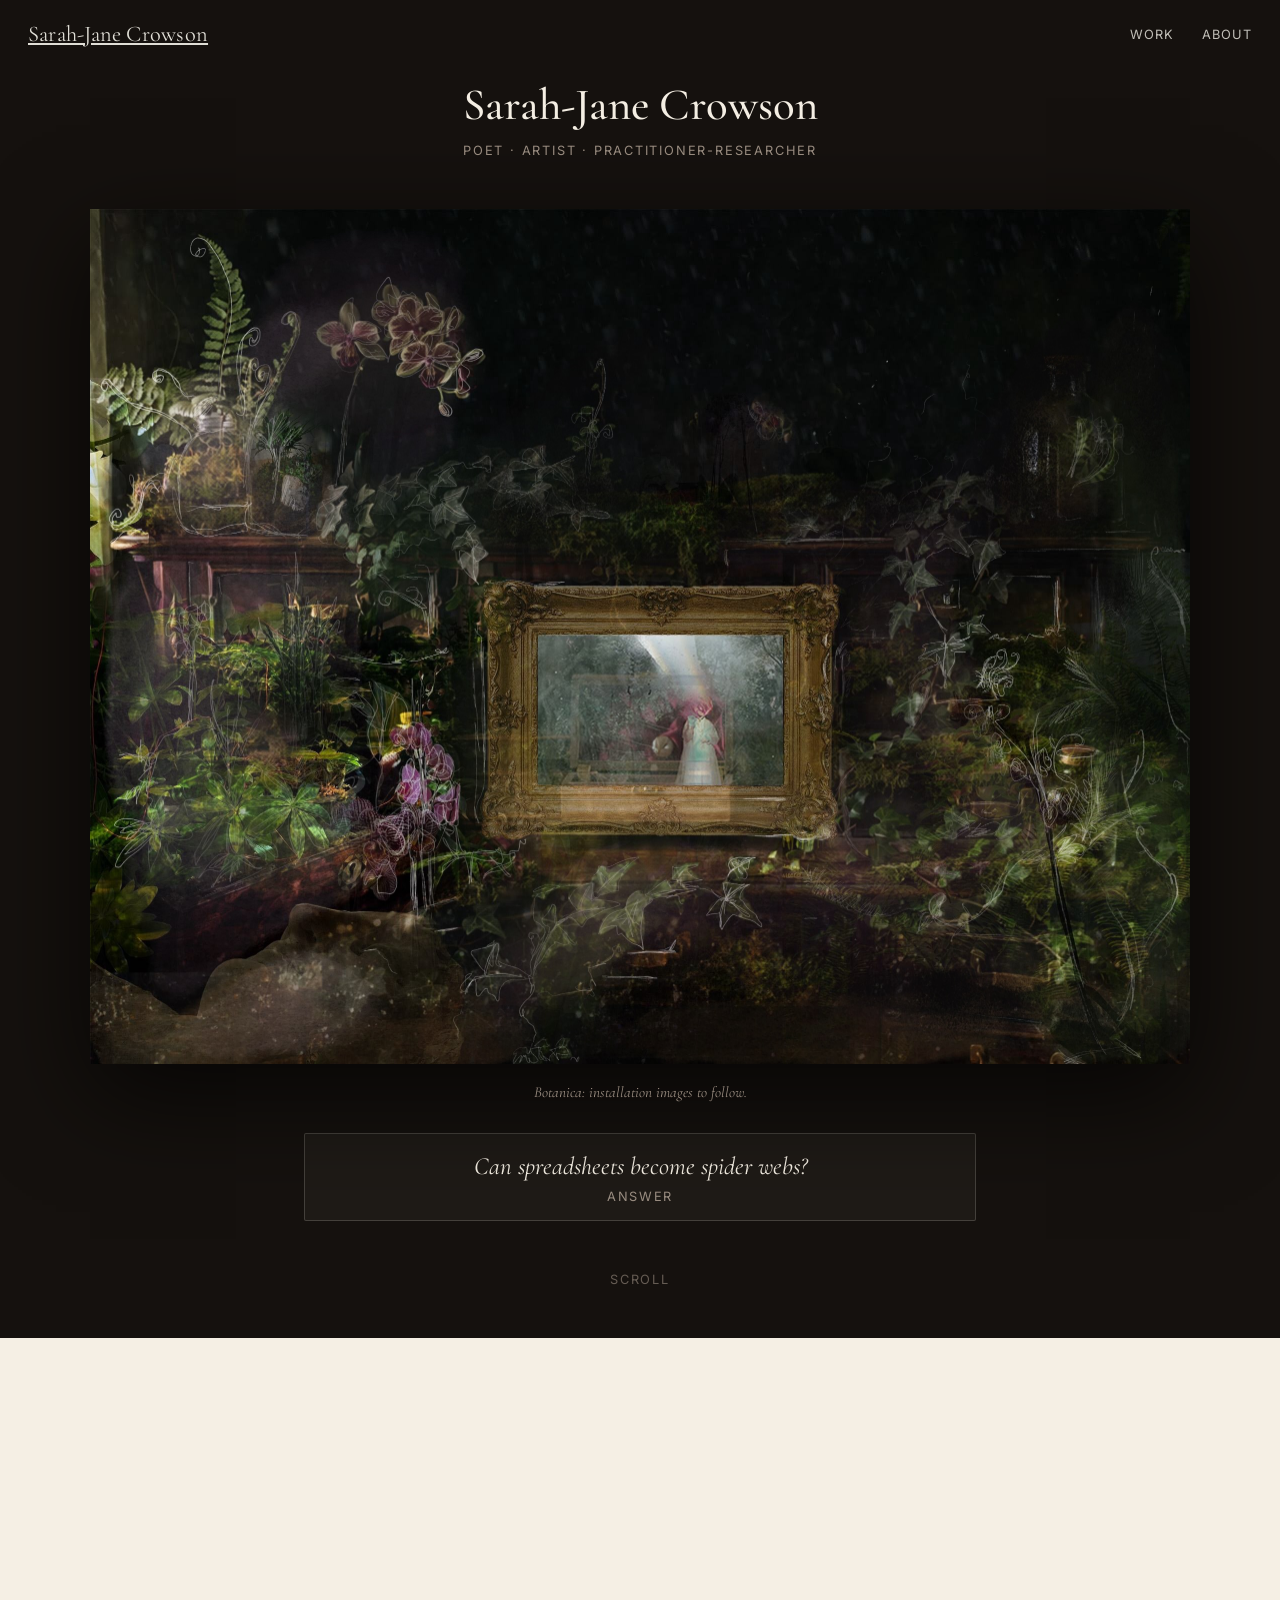
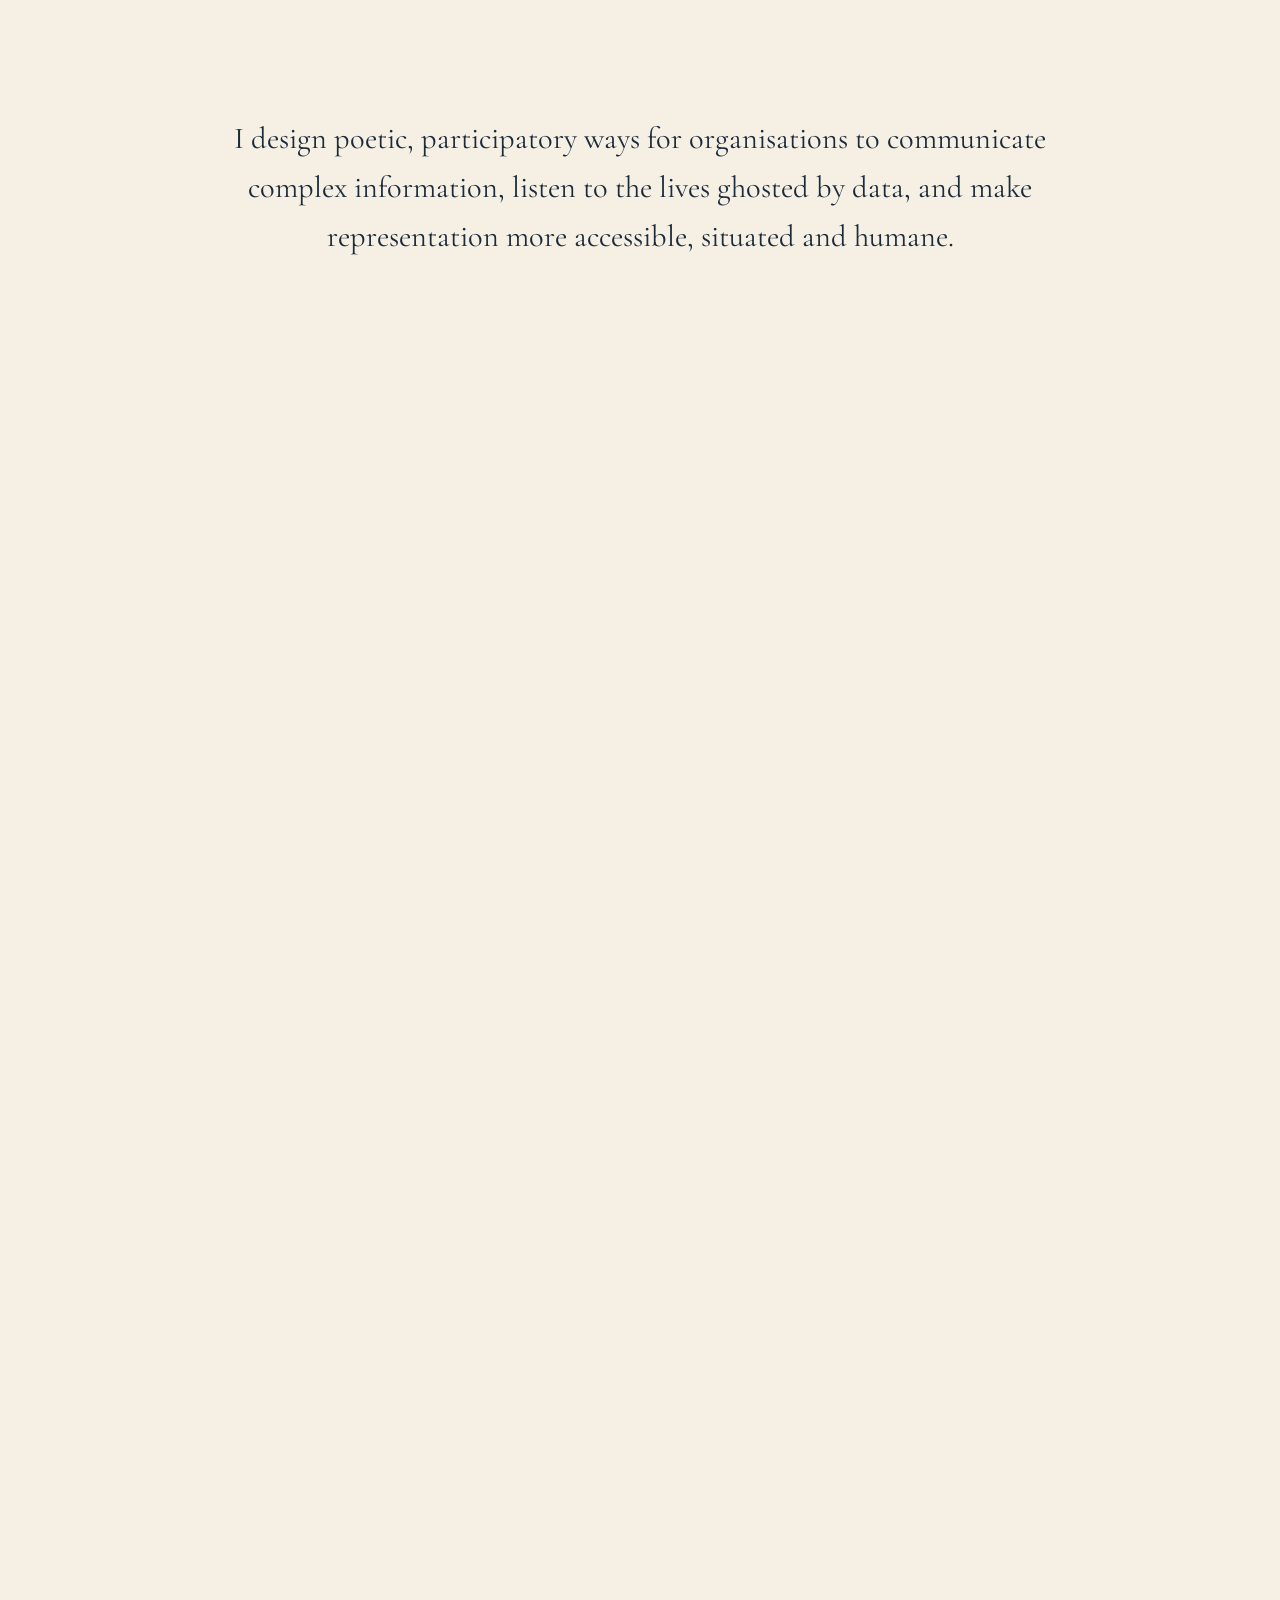
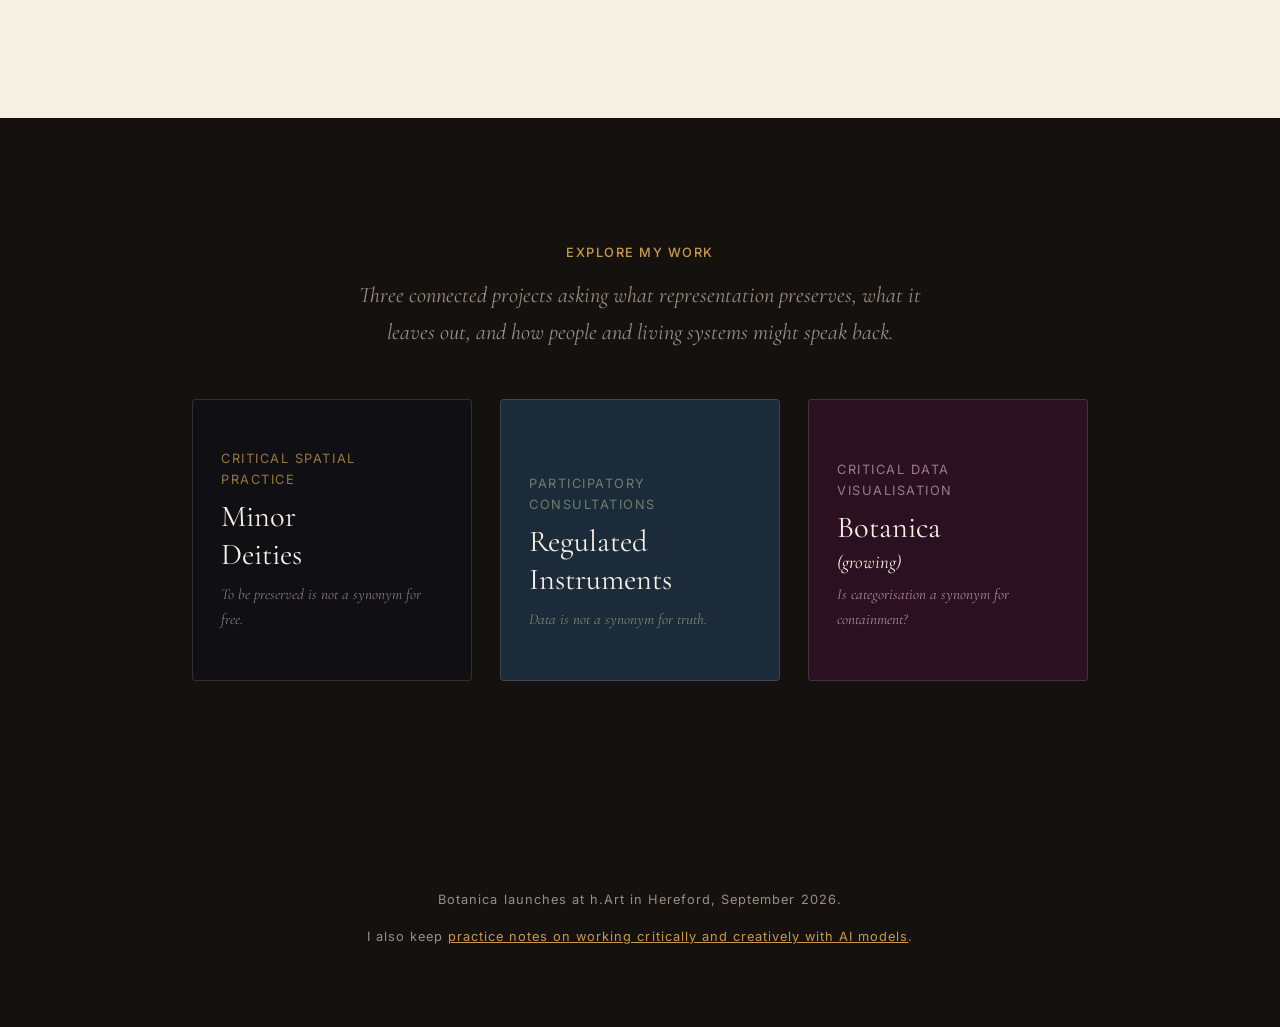
==== commit 0c8bf9be: "Update index.html" ====
--- a/index.html
+++ b/index.html
@@ -456,6 +456,9 @@
   <!-- ============ 4. FOOTER ============ -->
   <section class="ix-footer">
     <p>Botanica launches at h.Art in Hereford, September 2026.</p>
+    <p class="ix-practice-note">
+  I also keep <a href="practice-notes/couching.html">practice notes on working critically and creatively with AI models</a>.
+</p>
   </section>
 
   <!-- ============ THE RESPONSE CARD ============ -->
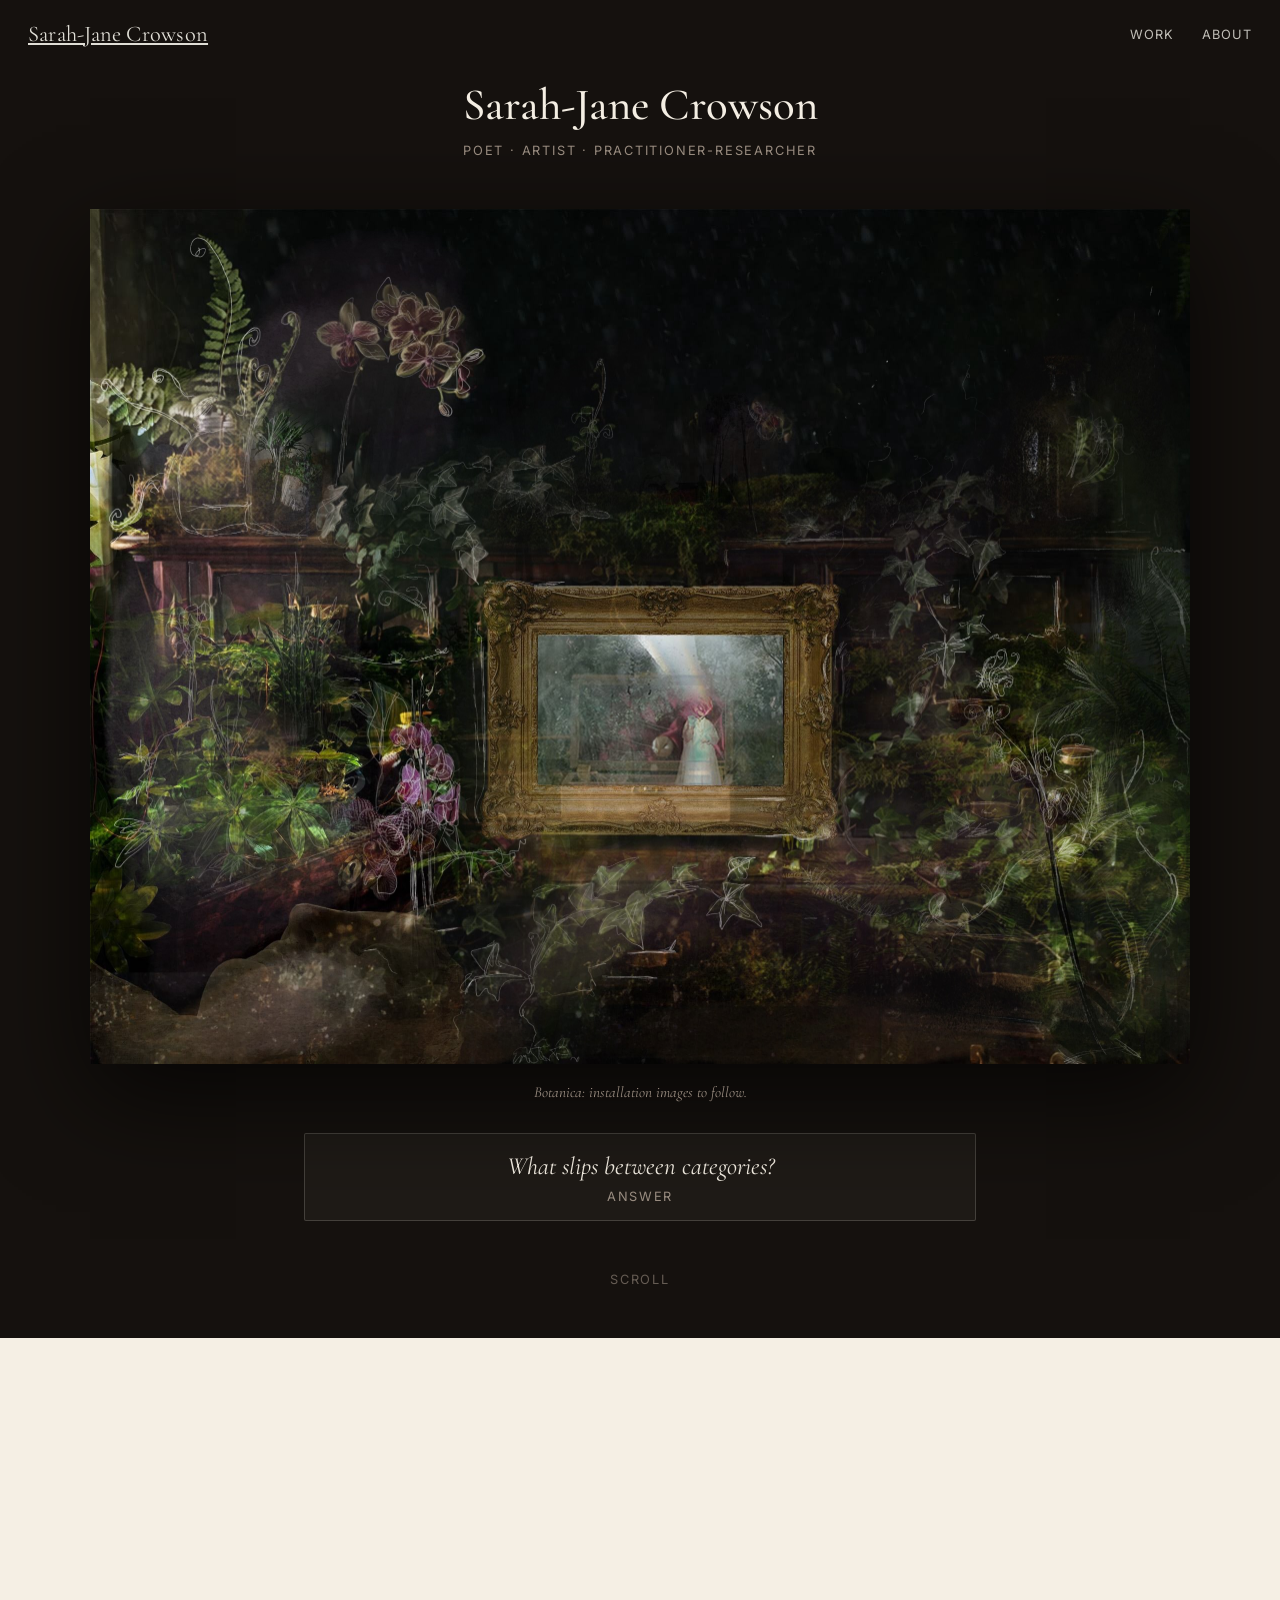
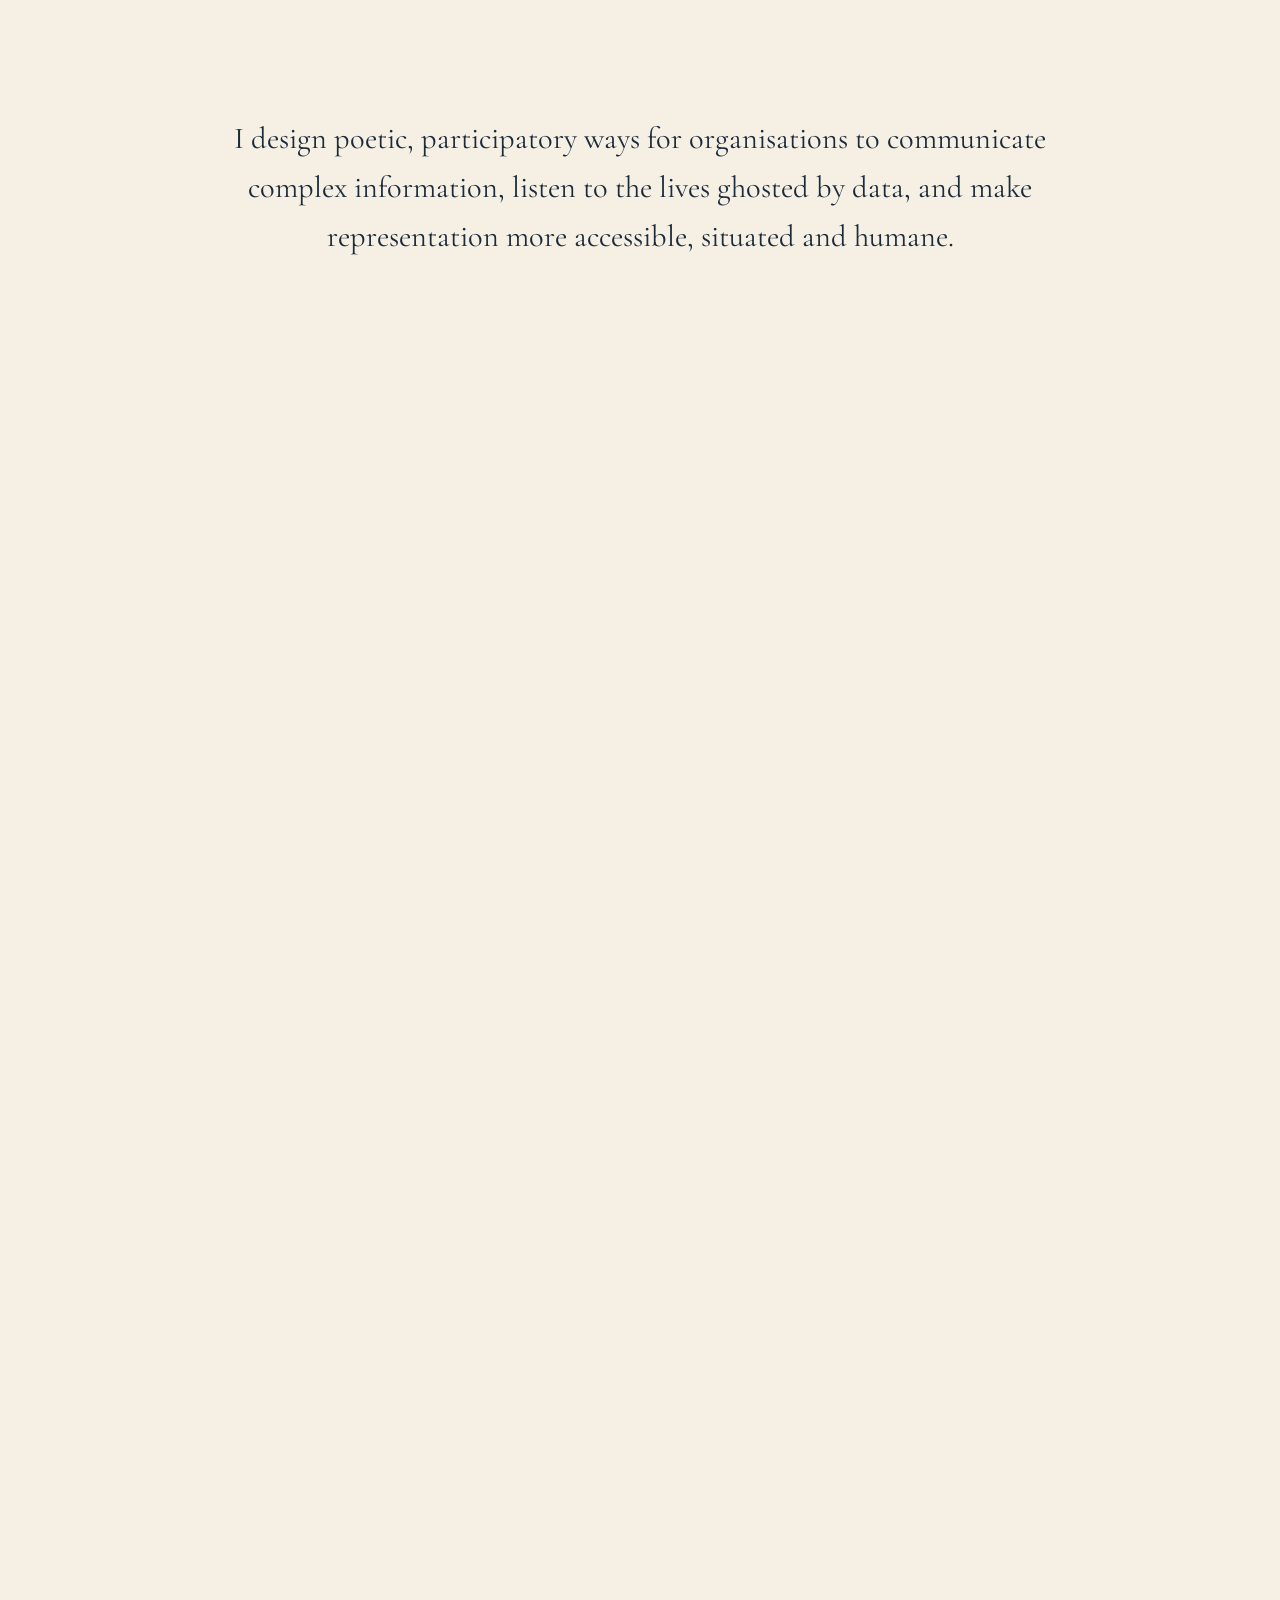
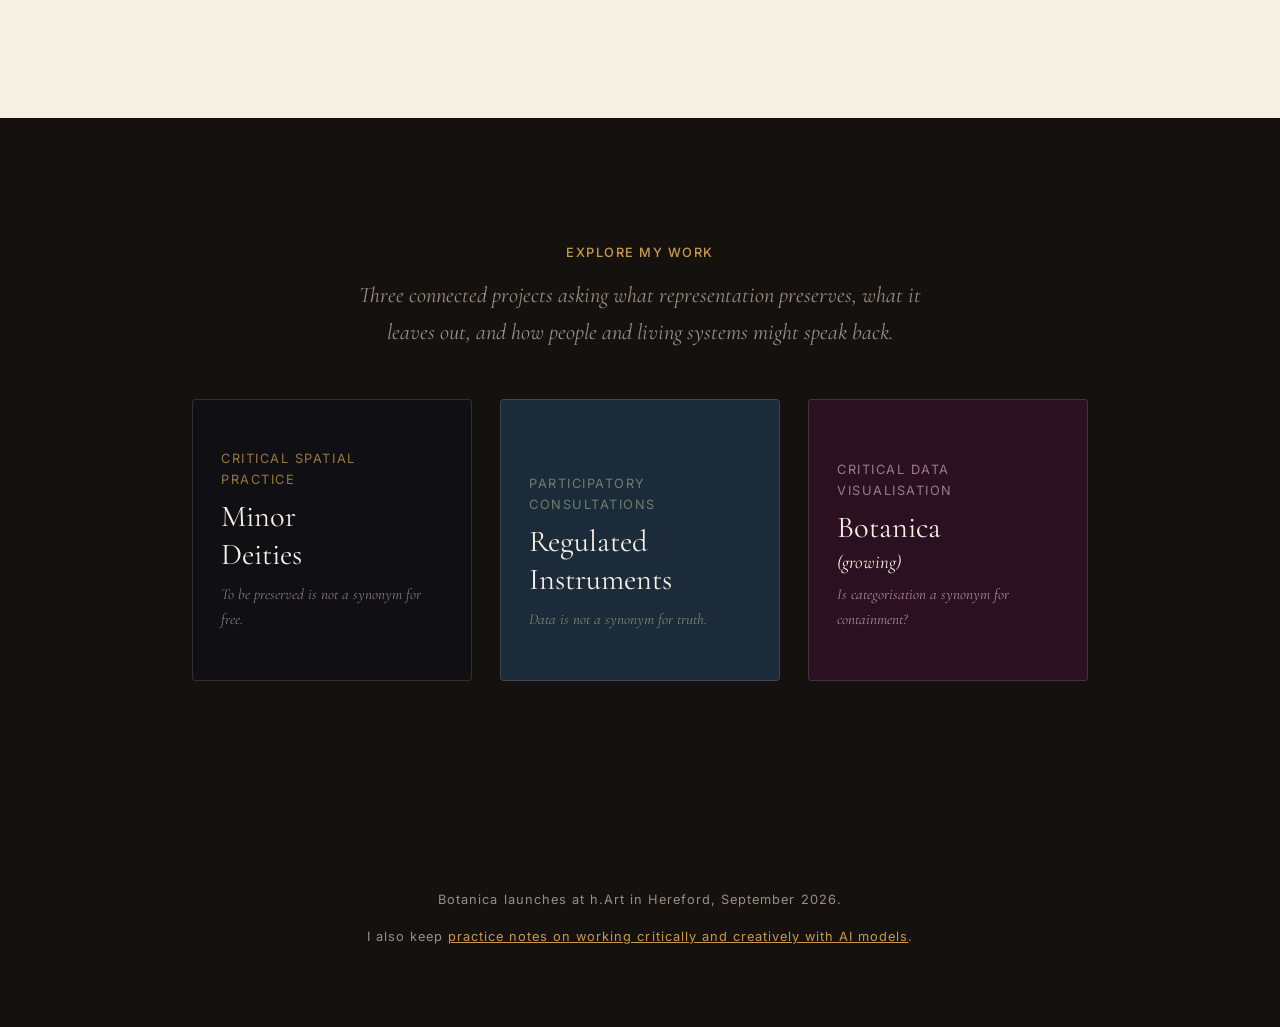
==== commit b306d18c: "Add participation privacy notice" ====
--- a/index.html
+++ b/index.html
@@ -234,6 +234,23 @@
     padding: 0.8rem 1.6rem;
   }
   .mirror-card__send:hover, .mirror-card__send:focus-visible { background: #2A3A52; }
+  .mirror-card .mirror-card__consent {
+    display: flex;
+    align-items: flex-start;
+    gap: 0.55rem;
+    font-family: var(--font-sans);
+    font-size: 0.72rem;
+    line-height: 1.45;
+    letter-spacing: 0;
+    text-transform: none;
+    opacity: 0.72;
+    margin: 0 0 var(--space-2);
+  }
+  .mirror-card__consent input {
+    flex: 0 0 auto;
+    margin: 0.18rem 0 0;
+  }
+  .mirror-card__consent a { color: inherit; }
   .mirror-card__status {
     font-family: var(--font-display); font-style: italic;
     font-size: var(--text-sm); margin-top: var(--space-1); min-height: 1.4em;
@@ -478,6 +495,10 @@
         <input type="hidden" name="question" id="mfQuestion">
         <input type="hidden" name="source" value="index-mirror">
         <input type="hidden" name="_subject" value="Mirror — landing page response">
+        <label class="mirror-card__consent">
+          <input type="checkbox" name="consent" value="yes">
+          <span>I’m happy for non-identifying excerpts from what I’ve written to be used in the artwork or its documentation. <a href="how-your-response-is-used.html">How your response will be used</a>.</span>
+        </label>
         <button class="mirror-card__send" type="submit">Send</button>
         <p class="mirror-card__status" id="mfStatus" aria-live="polite"></p>
         <iframe class="mirror-gift-frame" id="mirrorGift"
@@ -584,6 +605,10 @@
         status.textContent = "The mirror waits — write something in either space.";
         return;
       }
+      if (!form.consent.checked) {
+        status.textContent = "Please confirm how your response may be used before sending.";
+        return;
+      }
       status.textContent = "Sending…";
       fetch("https://formspree.io/f/xvzjdyon", {
         method: "POST",
--- a/assets/css/tokens.css
+++ b/assets/css/tokens.css
@@ -398,3 +398,16 @@
   .text-focus__sticky { position: relative; height: auto; }
   .text-focus__line { filter: none !important; opacity: 1 !important; letter-spacing: 0.02em !important; }
 }
+.site-footer {
+  padding: var(--space-3);
+  border-top: 1px solid rgba(155, 142, 130, 0.25);
+  color: var(--warm-grey);
+  font-family: var(--font-sans);
+  font-size: var(--text-xs);
+  letter-spacing: 0.08em;
+  text-align: center;
+}
+
+.site-footer p {
+  margin: 0;
+}
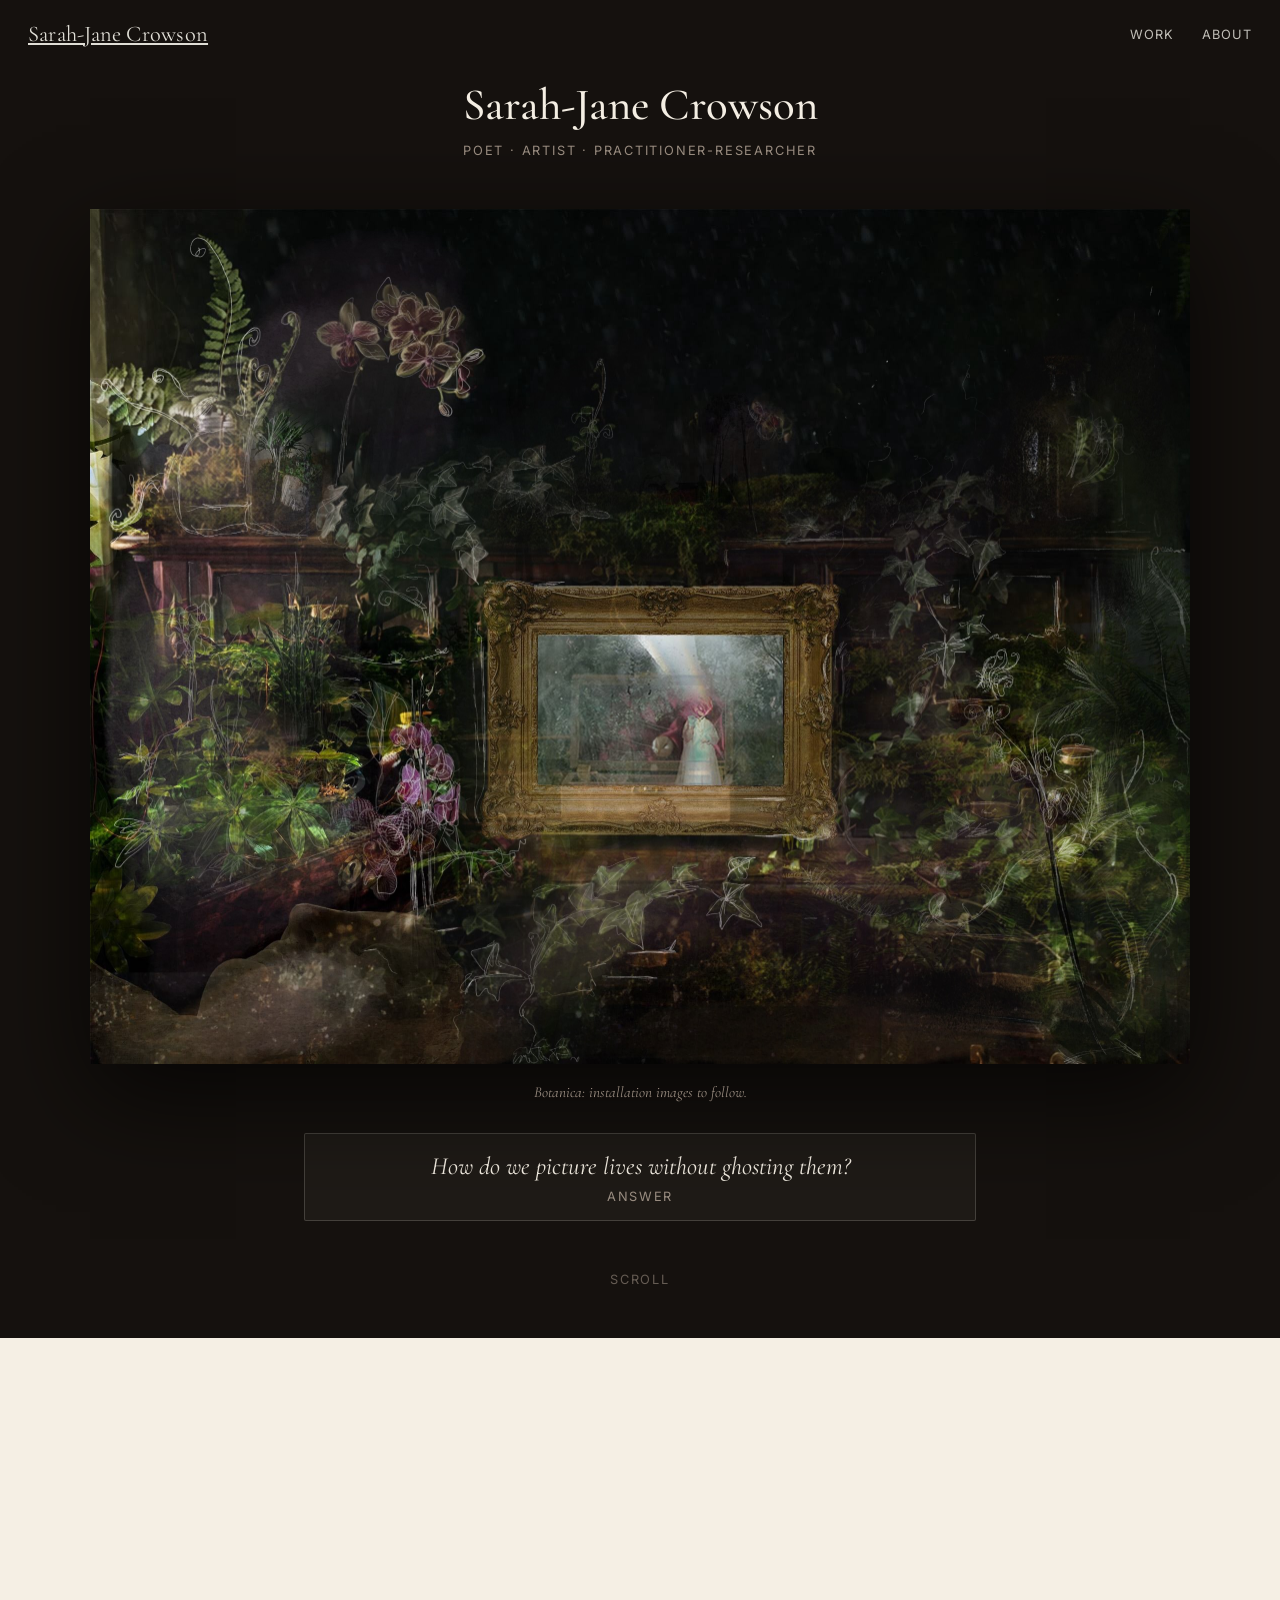
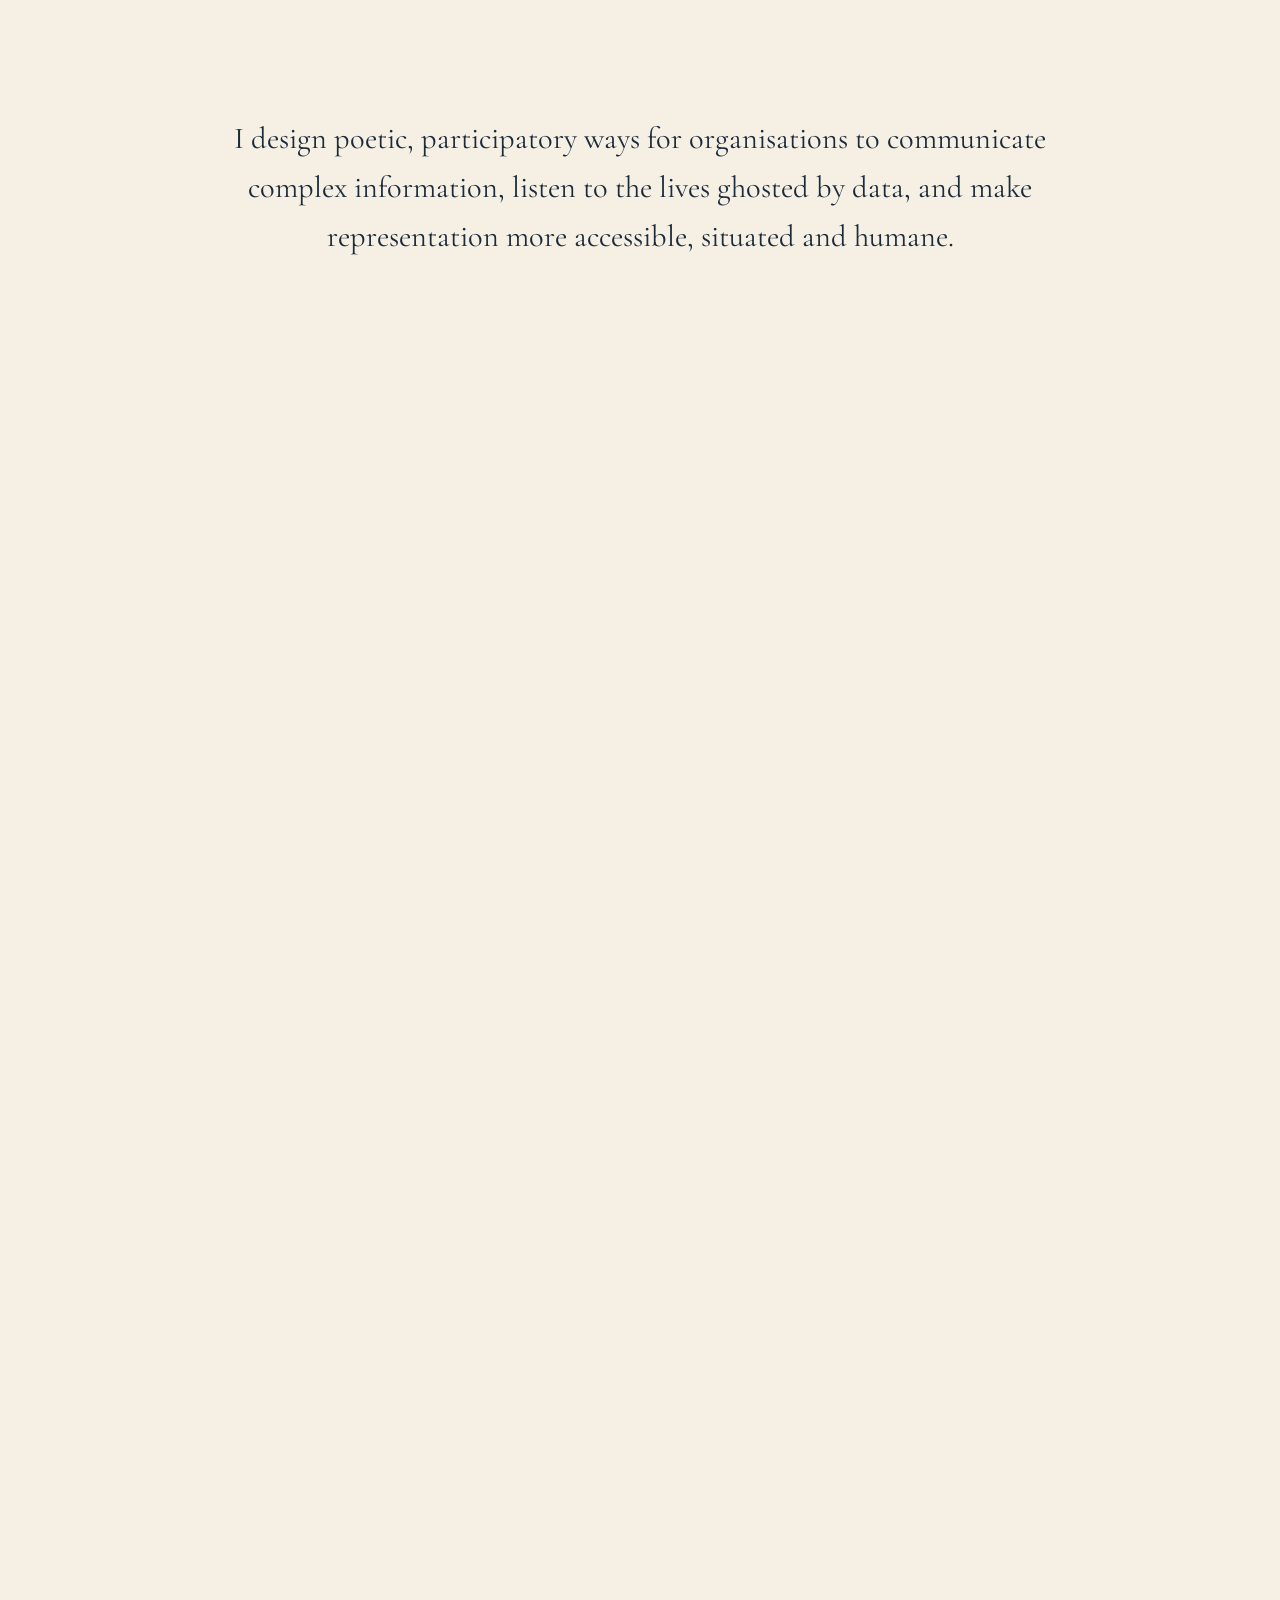
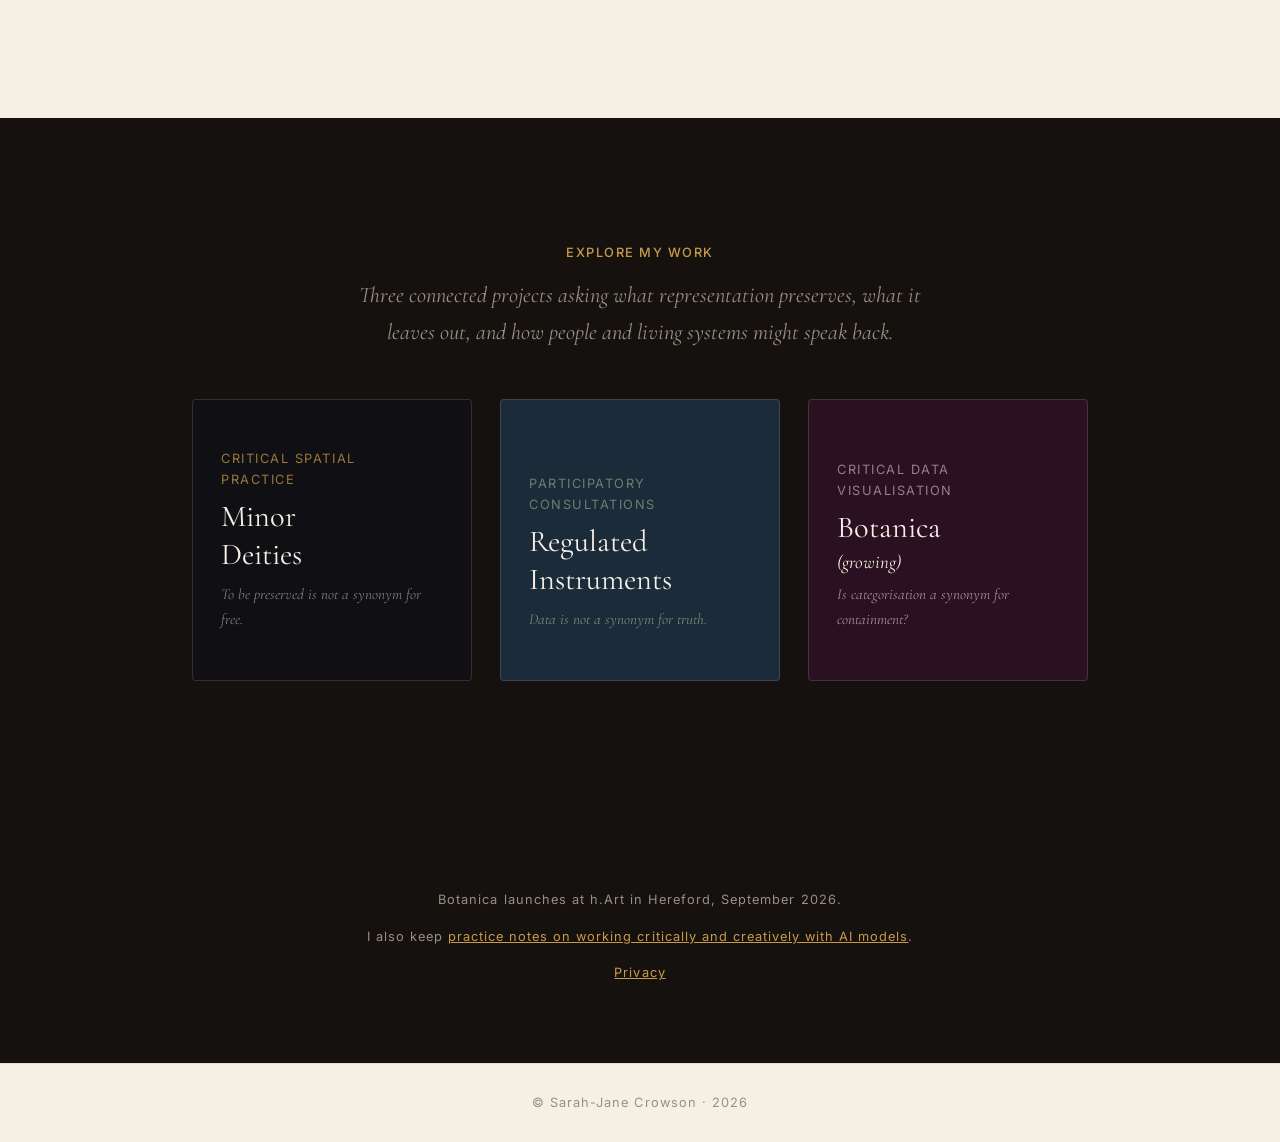
==== commit 9bc8ac3c: "Add files via upload" ====
--- a/index.html
+++ b/index.html
@@ -476,6 +476,7 @@
     <p class="ix-practice-note">
   I also keep <a href="practice-notes/couching.html">practice notes on working critically and creatively with AI models</a>.
 </p>
+    <p><a href="how-your-response-is-used.html">Privacy</a></p>
   </section>
 
   <!-- ============ THE RESPONSE CARD ============ -->
@@ -632,5 +633,10 @@
   })();
   </script>
 
+  <footer class="site-colophon">
+    <p>© Sarah-Jane Crowson · 2026</p>
+  </footer>
+  <script data-goatcounter="https://sjfc.goatcounter.com/count"
+          async src="//gc.zgo.at/count.js"></script>
 </body>
 </html>
--- a/assets/css/tokens.css
+++ b/assets/css/tokens.css
@@ -123,6 +123,20 @@
 .site-nav__links a { text-decoration: none; opacity: 0.85; transition: opacity 0.2s ease; }
 .site-nav__links a:hover { opacity: 1; }
 
+/* ---- Site-wide maker's mark: a quiet colophon after the page's own
+   closing register, consistent across the public portfolio. ---- */
+.site-colophon {
+  padding: var(--space-3);
+  background: var(--cream);
+  color: var(--warm-grey);
+  border-top: 1px solid rgba(28, 43, 58, 0.08);
+  text-align: center;
+  font-family: var(--font-sans);
+  font-size: var(--text-xs);
+  letter-spacing: 0.08em;
+}
+.site-colophon p { margin: 0; }
+
 /* ============================================================
    GHOST BOTANICAL / FOSSIL SUBSTRATE LAYER
    Present across pages, quietened on case study pages.
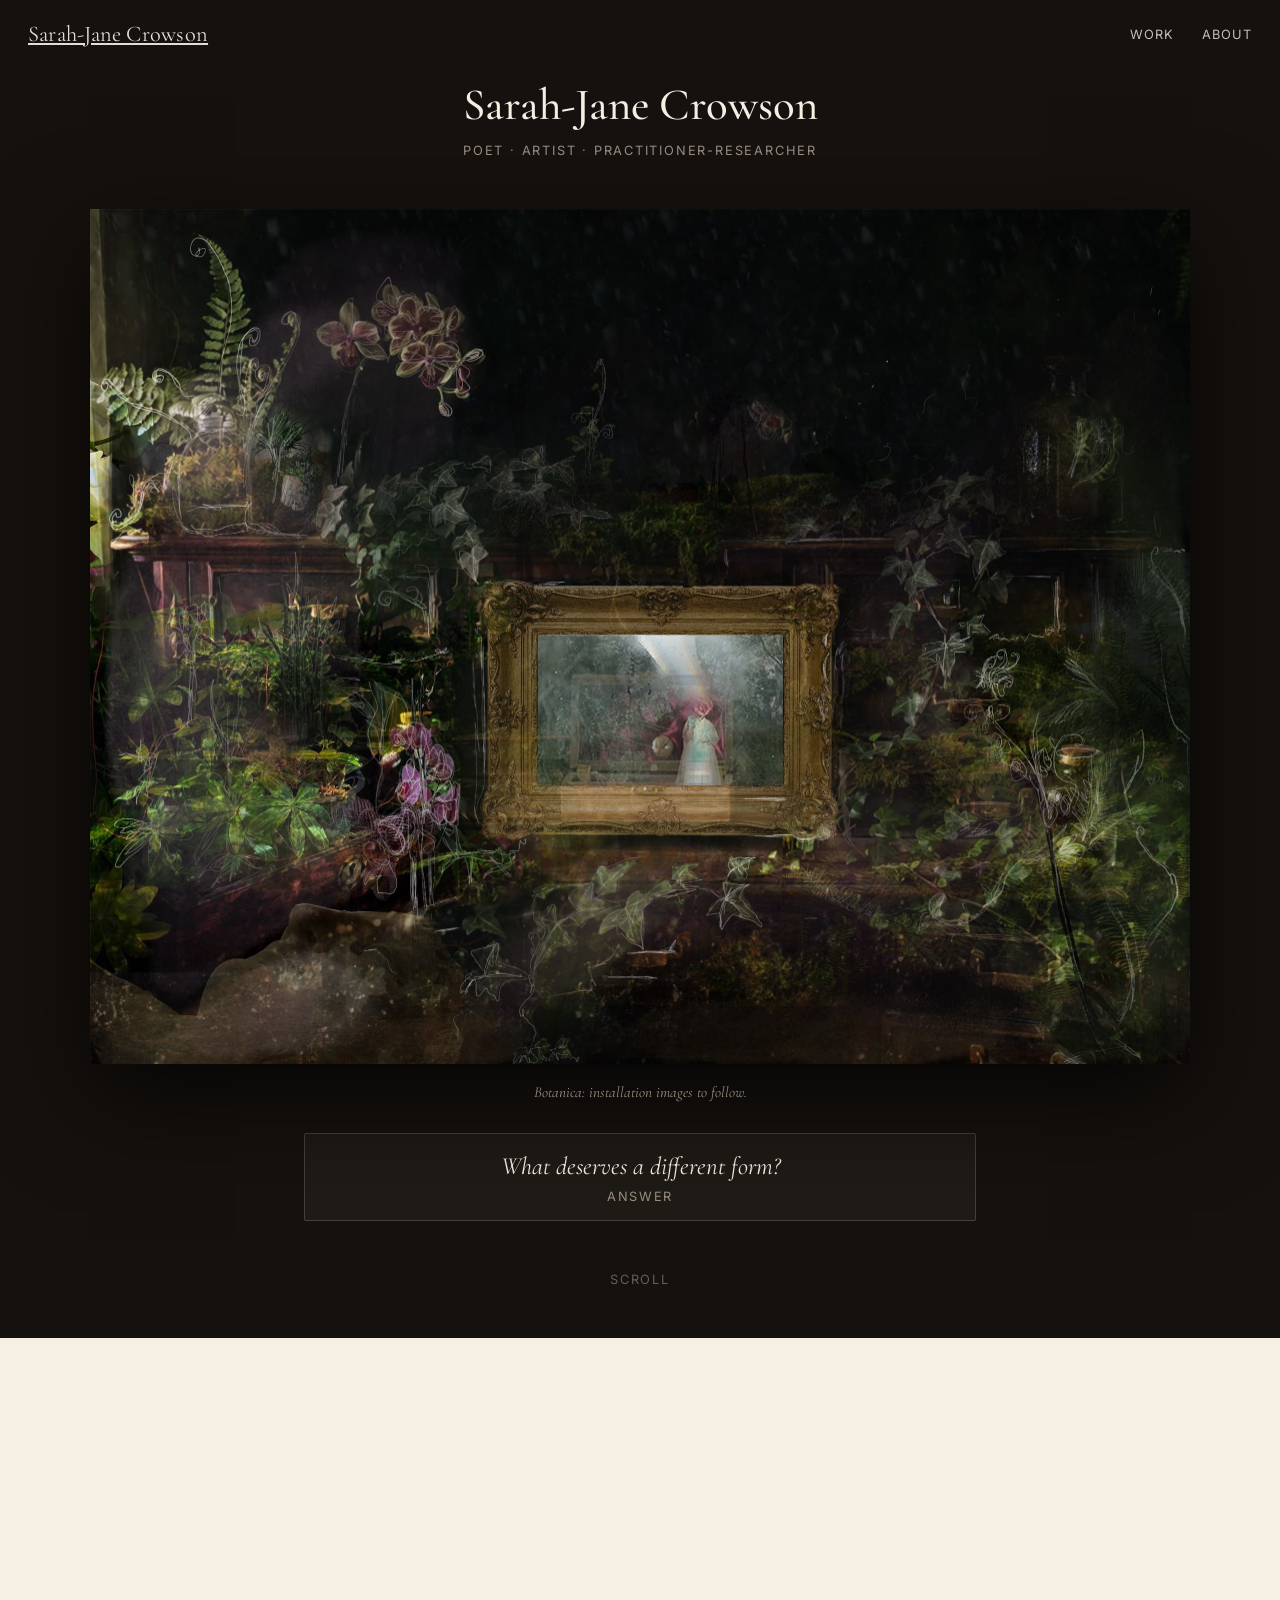
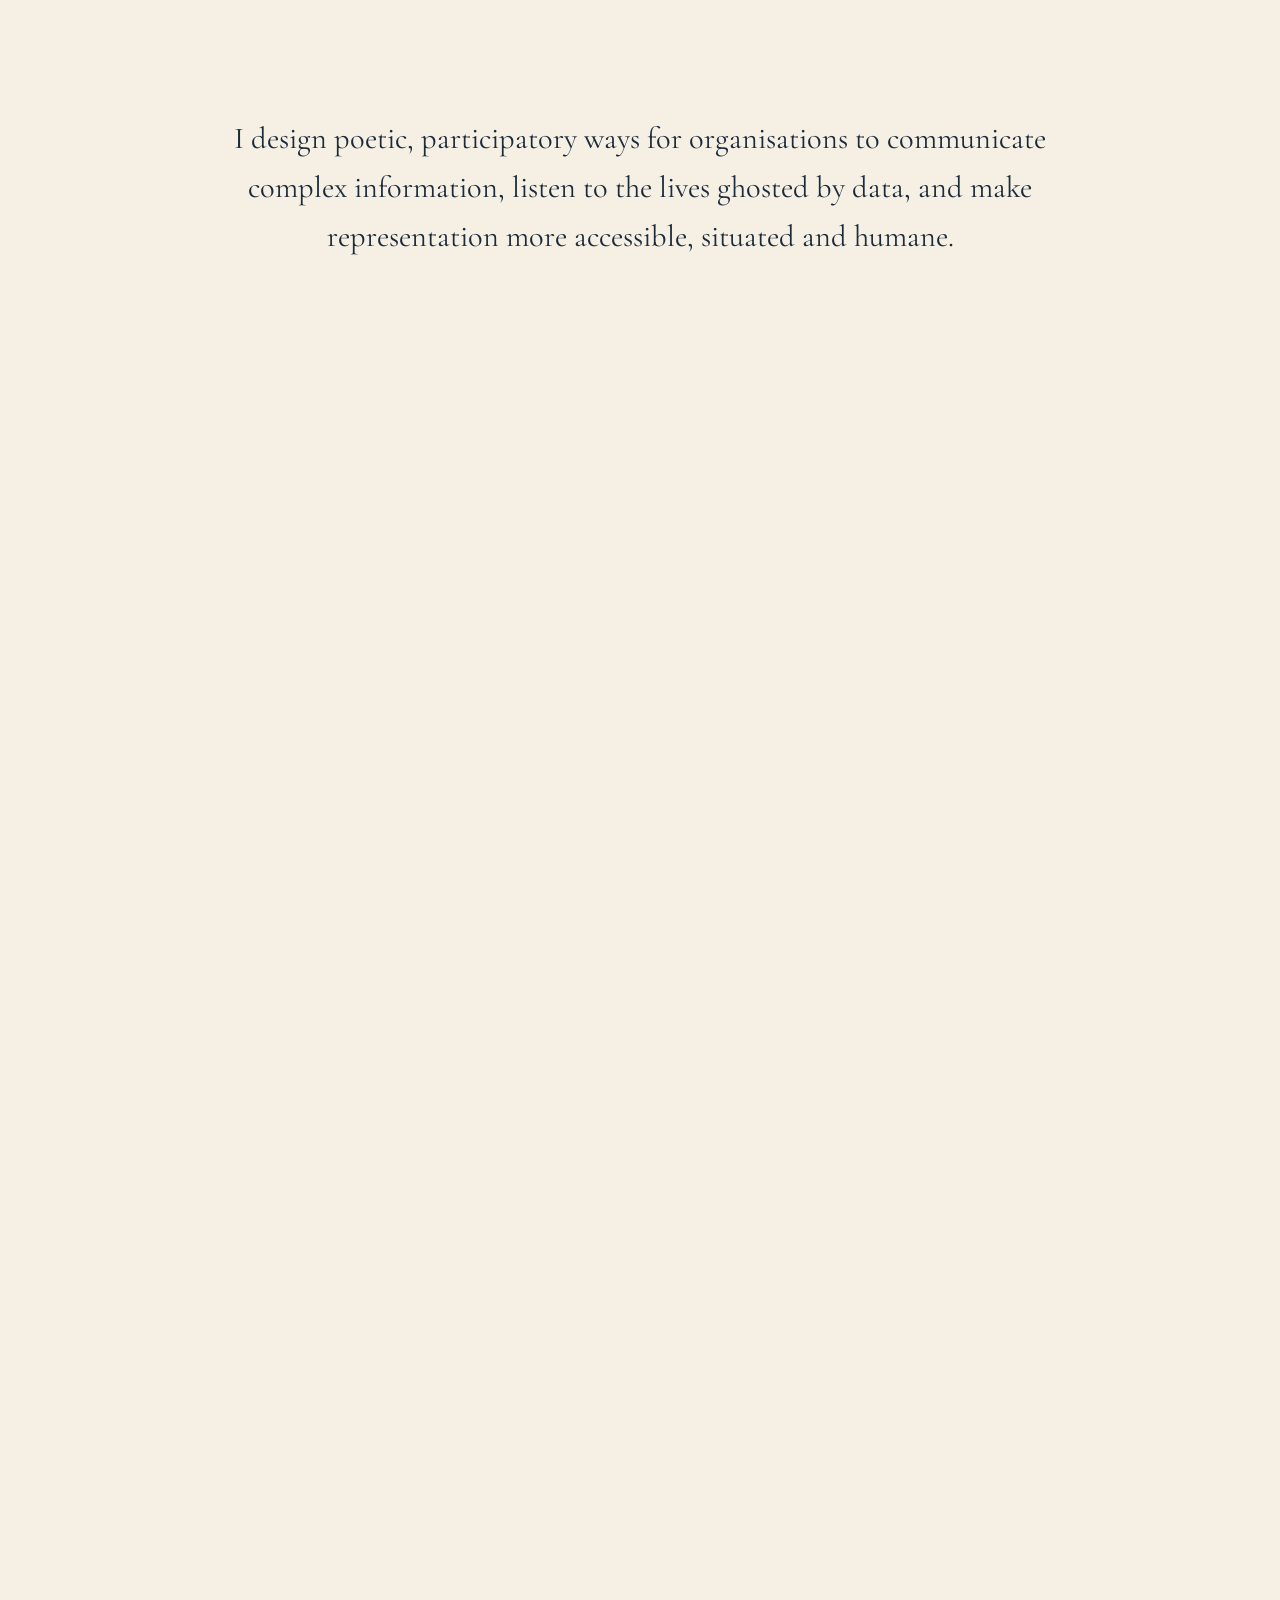
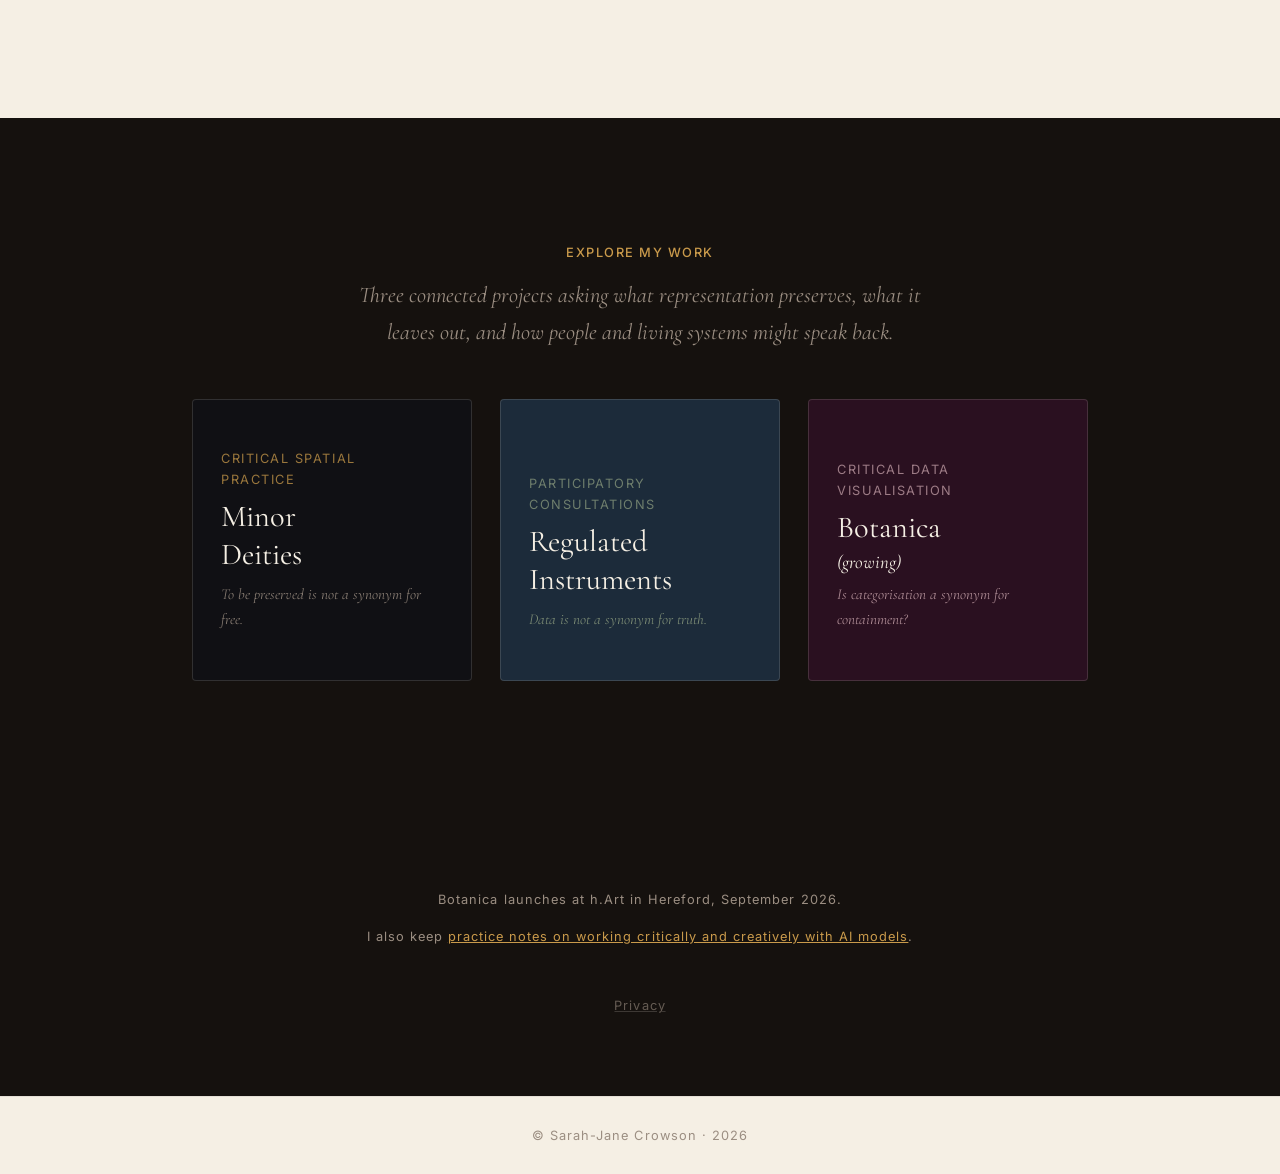
==== commit 74865e86: "Update index.html adding little mouse-hover images for case studies" ====
--- a/index.html
+++ b/index.html
@@ -347,6 +347,11 @@
     flex-direction: column;
     justify-content: flex-end;
     transition: transform 0.3s ease, box-shadow 0.3s ease;
+    /* ---- apparition hover (added July 2026): needed for the ghost
+       thumbnail to sit inside the door's own rounded corners rather
+       than spilling outside it ---- */
+    position: relative;
+    overflow: hidden;
   }
   .ix-door:hover, .ix-door:focus-visible { transform: translateY(-4px); box-shadow: 0 1.5rem 3rem rgba(0,0,0,0.5); }
   .ix-door__eyebrow {
@@ -376,6 +381,37 @@
 
   @media (max-width: 760px) { .ix-doors { grid-template-columns: 1fr; } .ix-door { min-height: 0; } }
 
+  /* ---- Door apparition (added July 2026): a small image, native to
+     each case study, that materialises near the cursor on hover — the
+     square's own artefact surfacing behind the title rather than a
+     generic decorative flourish. Never loaded until first hover; off
+     entirely under prefers-reduced-motion. See build note above
+     .ix-doors for why overflow/position moved onto .ix-door. ---- */
+  .ix-door__apparition {
+    position: absolute;
+    width: 160px;
+    height: 160px;
+    top: 0;
+    left: 0;
+    z-index: 1;
+    pointer-events: none;
+    background-size: cover;
+    background-position: center;
+    background-repeat: no-repeat;
+    opacity: 0;
+    transition: opacity 0.5s ease;
+    -webkit-mask-image: radial-gradient(circle, black 50%, transparent 100%);
+    mask-image: radial-gradient(circle, black 50%, transparent 100%);
+    will-change: opacity, transform;
+  }
+  .ix-door__eyebrow, .ix-door__title, .ix-door__sub { position: relative; z-index: 2; }
+  .ix-door.is-apparition-active .ix-door__apparition { opacity: 0.85; }
+  .ix-door--ml .ix-door__apparition { filter: brightness(1.15) contrast(1.05); }
+
+  @media (prefers-reduced-motion: reduce) {
+    .ix-door__apparition { display: none; }
+  }
+
   /* ---- Footer beat ---- */
   .ix-footer {
     background: var(--near-black); color: var(--warm-grey);
@@ -383,6 +419,19 @@
     font-family: var(--font-sans); font-size: var(--text-xs); letter-spacing: 0.08em;
   }
   .ix-footer a { color: var(--slide-gold); }
+
+  /* ---- Footer link hierarchy (added July 2026): Privacy is boilerplate,
+     not content — it should be findable, not competing with the AI
+     practice-notes sentence for the same gold-underline attention. ---- */
+  .ix-practice-note { margin-bottom: var(--space-4); }
+  .ix-footer__privacy { margin-top: var(--space-1); }
+  .ix-footer__privacy a {
+    color: var(--warm-grey);
+    opacity: 0.6;
+    text-decoration-color: rgba(245,239,228,0.3);
+  }
+  .ix-footer__privacy a:hover,
+  .ix-footer__privacy a:focus-visible { opacity: 0.9; }
 
 </style>
 </head>
@@ -445,24 +494,25 @@
 
   <!-- ============ 3. THREE DOORS - reading order Minor Deities,
        Regulated Instruments, Botanica: the reflective journey, legible.
-       (Reordered July 2026; landing paragraph to follow, in SJC voice.) ============ -->
+       (Reordered July 2026; landing paragraph to follow, in SJC voice.)
+       Apparition images added July 2026 — see data-apparition. ============ -->
   <section class="ix-work" id="work">
     <div class="ix-work__intro">
       <h2 class="cs-eyebrow">Explore my work</h2>
       <p class="ix-work__line">Three connected projects asking what representation preserves, what it leaves out, and how people and living systems might speak back.</p>
     </div>
     <div class="ix-doors">
-      <a class="ix-door ix-door--ml" href="case-studies/magic-lantern.html">
+      <a class="ix-door ix-door--ml" href="case-studies/magic-lantern.html" data-apparition="assets/images/landing/apparitions/minor-deities.png">
         <span class="ix-door__eyebrow">Critical spatial<br>practice</span>
         <span class="ix-door__title">Minor<br>Deities</span>
         <span class="ix-door__sub">To be preserved is not a synonym for free.</span>
       </a>
-      <a class="ix-door ix-door--co" href="case-studies/consultation.html">
+      <a class="ix-door ix-door--co" href="case-studies/consultation.html" data-apparition="assets/images/landing/apparitions/regulated-instruments.png">
         <span class="ix-door__eyebrow">Participatory consultations</span>
         <span class="ix-door__title">Regulated Instruments</span>
         <span class="ix-door__sub">Data is not a synonym for truth.</span>
       </a>
-      <a class="ix-door ix-door--bo" href="case-studies/botanica.html">
+      <a class="ix-door ix-door--bo" href="case-studies/botanica.html" data-apparition="assets/images/landing/apparitions/botanica.jpg">
         <span class="ix-door__eyebrow">Critical data visualisation</span>
         <span class="ix-door__title">Botanica<span class="ix-door__title-note">(growing)</span></span>
         <span class="ix-door__sub">Is categorisation a synonym for containment?</span>
@@ -476,7 +526,7 @@
     <p class="ix-practice-note">
   I also keep <a href="practice-notes/couching.html">practice notes on working critically and creatively with AI models</a>.
 </p>
-    <p><a href="how-your-response-is-used.html">Privacy</a></p>
+    <p class="ix-footer__privacy"><a href="how-your-response-is-used.html">Privacy</a></p>
   </section>
 
   <!-- ============ THE RESPONSE CARD ============ -->
@@ -633,6 +683,44 @@
   })();
   </script>
 
+  <!-- ---- Door apparition (added July 2026): materialises each case
+       study's own artefact near the cursor on hover. Images are never
+       requested until the first mousemove over a given door, so there
+       is no load-time cost for visitors who never hover — most mobile
+       traffic, by design, since there is no touch equivalent here. ---- -->
+  <script>
+  (function () {
+    if (window.matchMedia("(prefers-reduced-motion: reduce)").matches) return;
+
+    document.querySelectorAll(".ix-door[data-apparition]").forEach(function (door) {
+      var src = door.getAttribute("data-apparition");
+      var ghost = document.createElement("span");
+      ghost.className = "ix-door__apparition";
+      ghost.setAttribute("aria-hidden", "true");
+      door.appendChild(ghost);
+
+      var loaded = false;
+      function ensureLoaded() {
+        if (loaded) return;
+        ghost.style.backgroundImage = "url(" + src + ")";
+        loaded = true;
+      }
+
+      door.addEventListener("mousemove", function (e) {
+        ensureLoaded();
+        var rect = door.getBoundingClientRect();
+        var x = e.clientX - rect.left;
+        var y = e.clientY - rect.top;
+        ghost.style.transform = "translate(" + (x - 80) + "px, " + (y - 80) + "px)";
+        door.classList.add("is-apparition-active");
+      });
+      door.addEventListener("mouseleave", function () {
+        door.classList.remove("is-apparition-active");
+      });
+    });
+  })();
+  </script>
+
   <footer class="site-colophon">
     <p>© Sarah-Jane Crowson · 2026</p>
   </footer>
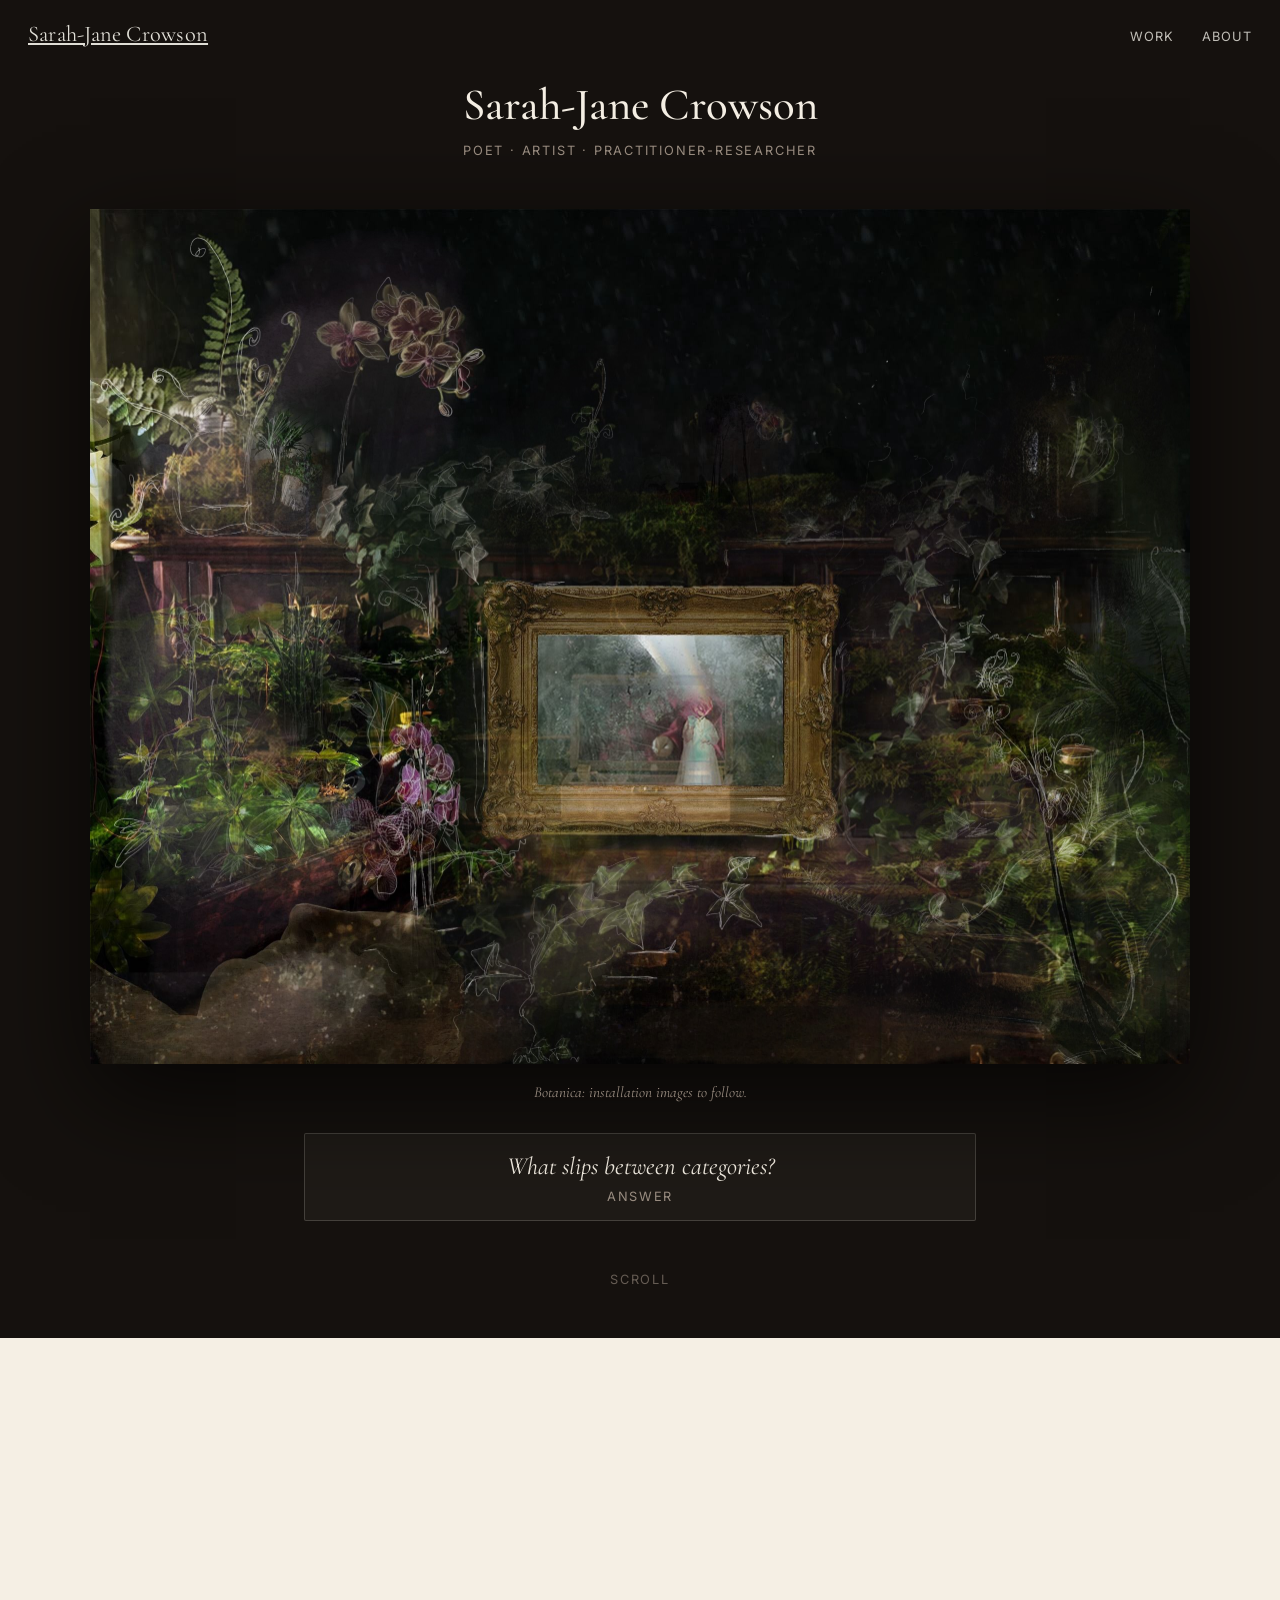
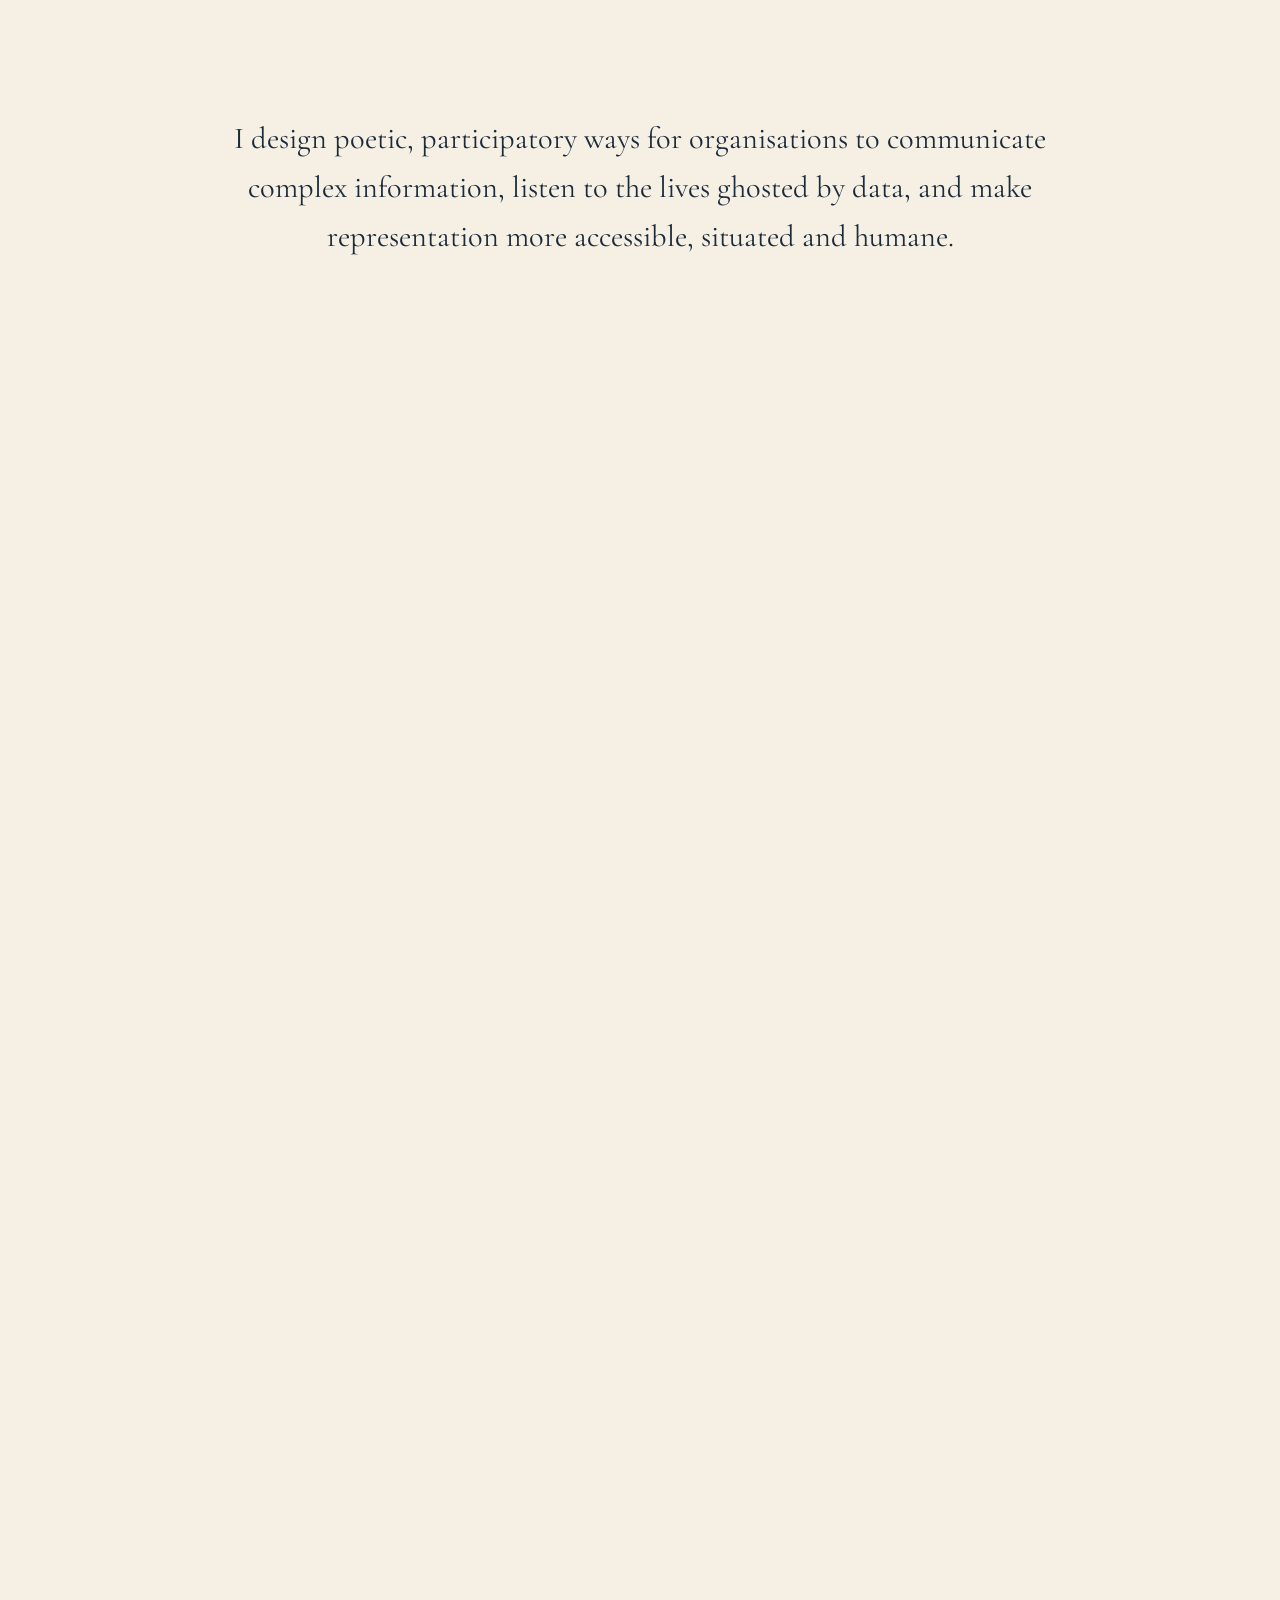
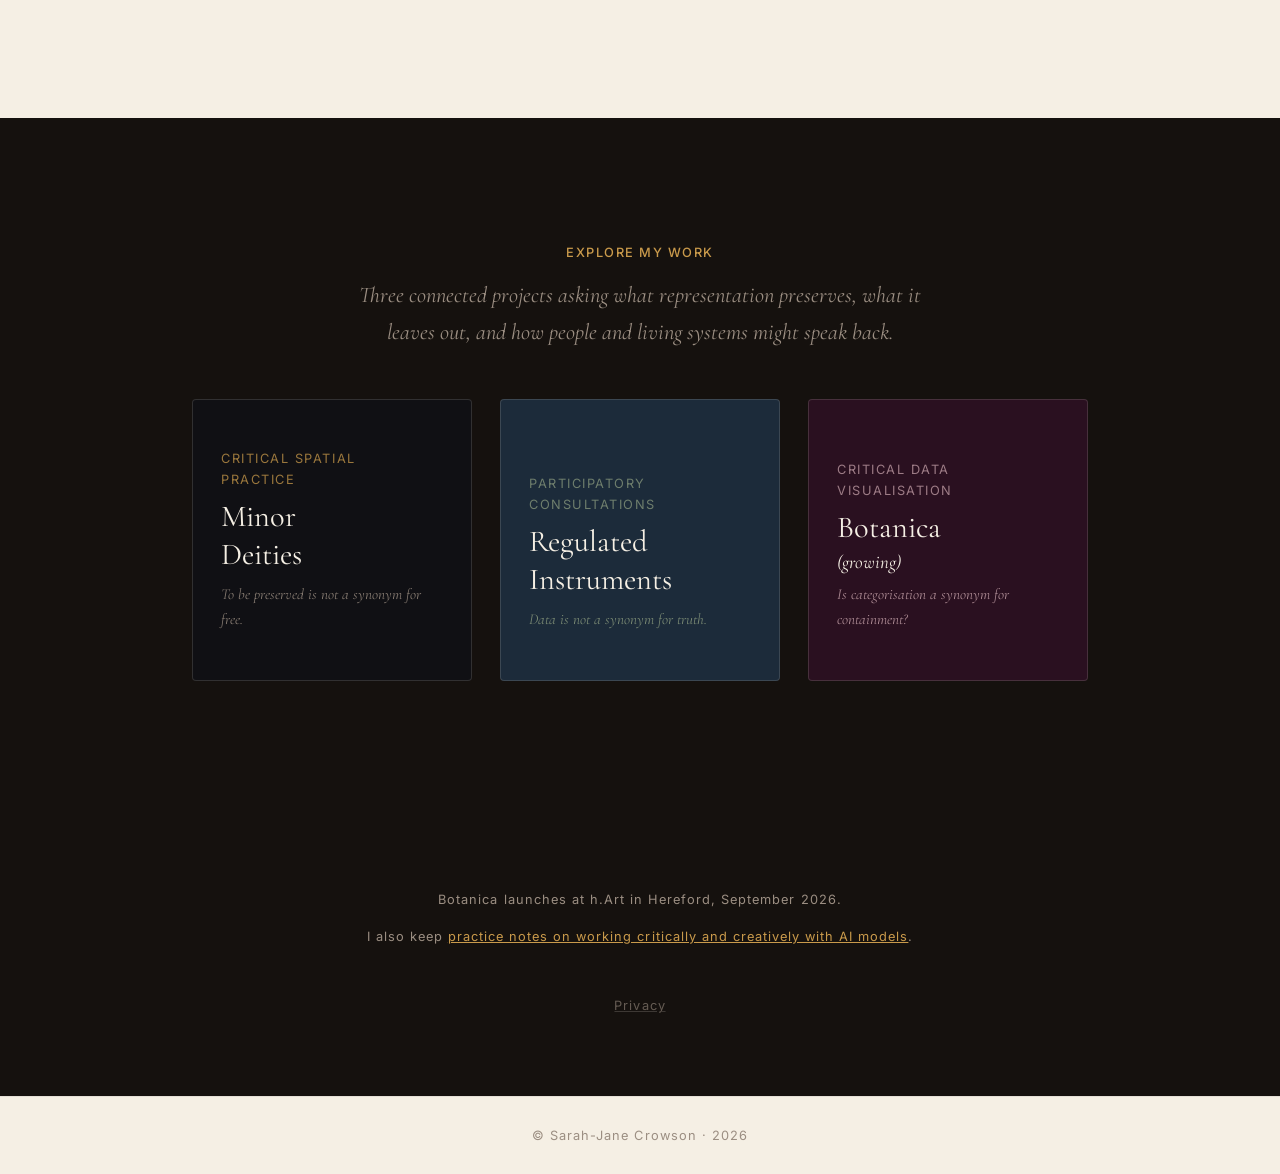
==== commit 1a9a93d1: "Update index.html" ====
--- a/index.html
+++ b/index.html
@@ -5,18 +5,19 @@
 <meta name="viewport" content="width=device-width, initial-scale=1.0">
 
   <!-- ===== Machine-readable layer. Human layer stays untouched. =====
-     ON MIGRATION: the four absolute URLs below (canonical, og:url,
-     og:image, JSON-LD url) are the only lines that change. ===== -->
+     MIGRATED 2026-08-04: the four absolute URLs below (canonical, og:url,
+     og:image, JSON-LD url) moved from https://sjfc.github.io/sjc-portfolio/
+     to the custom domain. ===== -->
 
 <meta name="description" content="Sarah-Jane Crowson — poet, artist and practitioner-researcher. Data humanism, participatory consultation, information design and poetic practice for cultural institutions, public-sector organisations and research bodies.">
-<link rel="canonical" href="https://sjfc.github.io/sjc-portfolio/">
+<link rel="canonical" href="https://sarahjanecrowson.art/">
 
 <!-- Open Graph: how the site appears when shared -->
 <meta property="og:type" content="website">
 <meta property="og:title" content="Sarah-Jane Crowson — poet, artist, practitioner-researcher">
 <meta property="og:description" content="Data humanism, participatory consultation and poetic practice. Three bodies of work asking the same question of the photograph, the plant, and the spreadsheet.">
-<meta property="og:url" content="https://sjfc.github.io/sjc-portfolio/">
-<meta property="og:image" content="https://sjfc.github.io/sjc-portfolio/assets/images/landing/writing-bureau-collage.jpg">
+<meta property="og:url" content="https://sarahjanecrowson.art/">
+<meta property="og:image" content="https://sarahjanecrowson.art/assets/images/landing/writing-bureau-collage.jpg">
 <meta property="og:image:alt" content="A working collage: a Victorian bureau overgrown with plants, a gilt frame holding misted glass at its centre.">
 <meta name="twitter:card" content="summary_large_image">
 
@@ -30,7 +31,7 @@
   "description": "Data humanist practitioner-researcher designing participatory consultations and visual, poetic approaches to institutional data.",
   "knowsAbout": ["Data humanism", "Participatory research", "Public consultation", "Information design", "Qualitative research", "Stakeholder engagement", "Creative strategy", "Poetry", "Collage"],
   "worksFor": { "@type": "CollegeOrUniversity", "name": "Hereford College of Arts" },
-  "url": "https://sjfc.github.io/sjc-portfolio/"
+  "url": "https://sarahjanecrowson.art/"
 }
 </script>
 <title>Sarah-Jane Crowson — poet, artist, practitioner-researcher</title>
@@ -548,7 +549,7 @@
         <input type="hidden" name="_subject" value="Mirror — landing page response">
         <label class="mirror-card__consent">
           <input type="checkbox" name="consent" value="yes">
-          <span>I’m happy for non-identifying excerpts from what I’ve written to be used in the artwork or its documentation. <a href="how-your-response-is-used.html">How your response will be used</a>.</span>
+          <span>I'm happy for non-identifying excerpts from what I've written to be used in the artwork or its documentation. <a href="how-your-response-is-used.html">How your response will be used</a>.</span>
         </label>
         <button class="mirror-card__send" type="submit">Send</button>
         <p class="mirror-card__status" id="mfStatus" aria-live="polite"></p>
--- a/assets/css/tokens.css
+++ b/assets/css/tokens.css
@@ -107,7 +107,7 @@
   z-index: 100;
   display: flex;
   justify-content: space-between;
-  align-items: center;
+ align-items: baseline;
   padding: var(--space-2) var(--space-3);
   font-family: var(--font-sans);
   font-size: var(--text-xs);
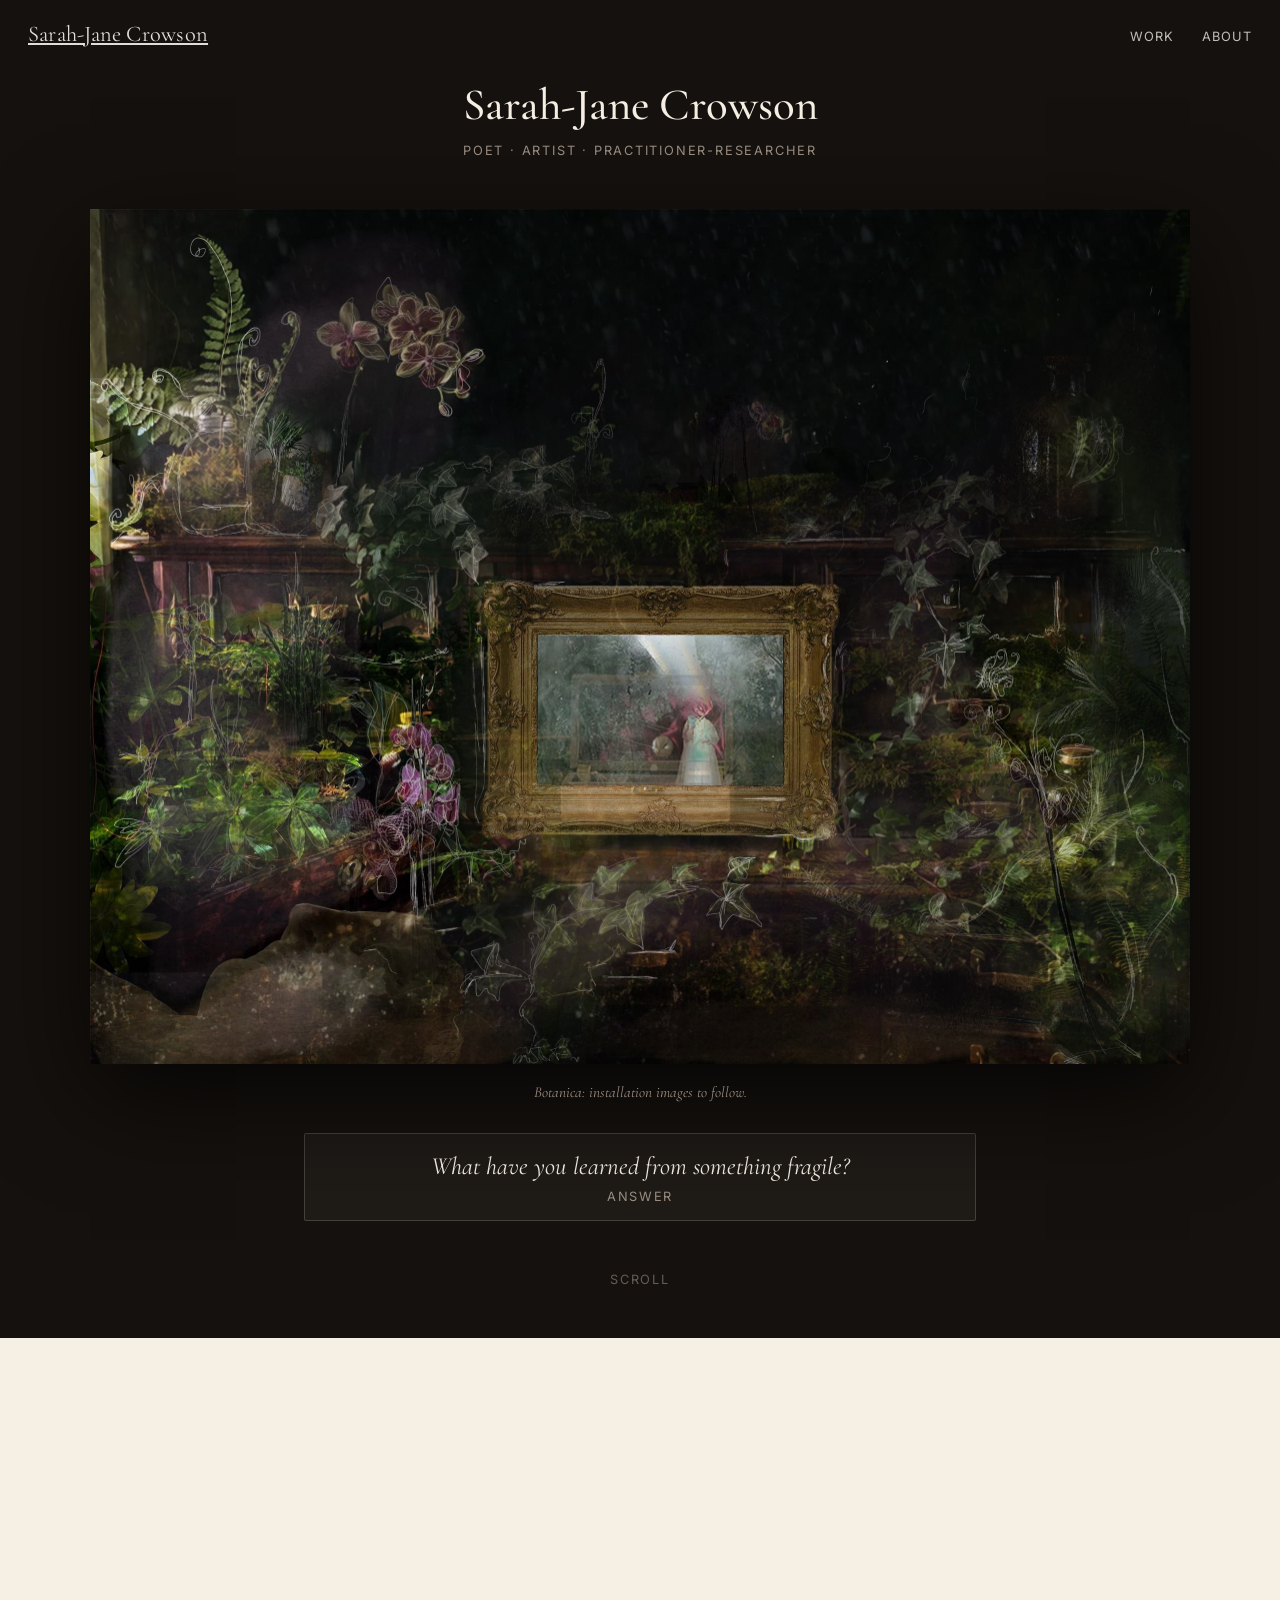
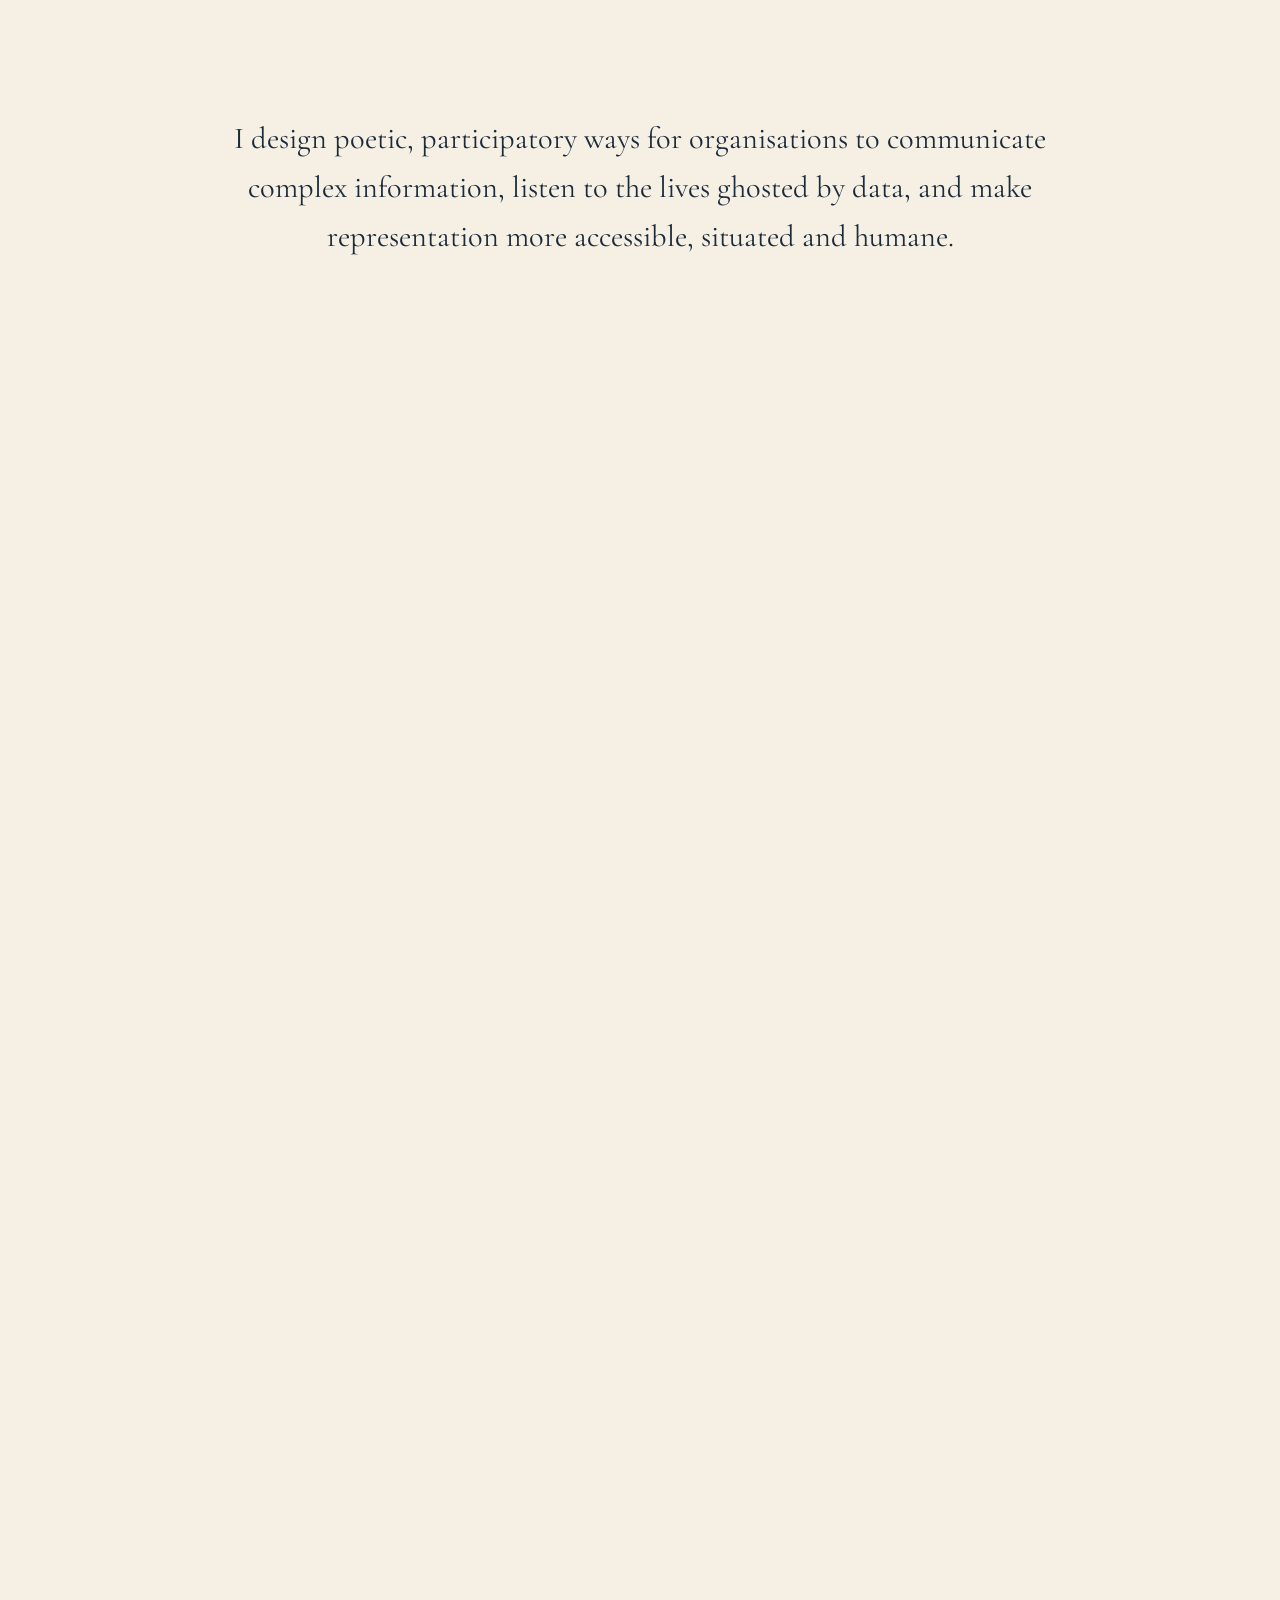
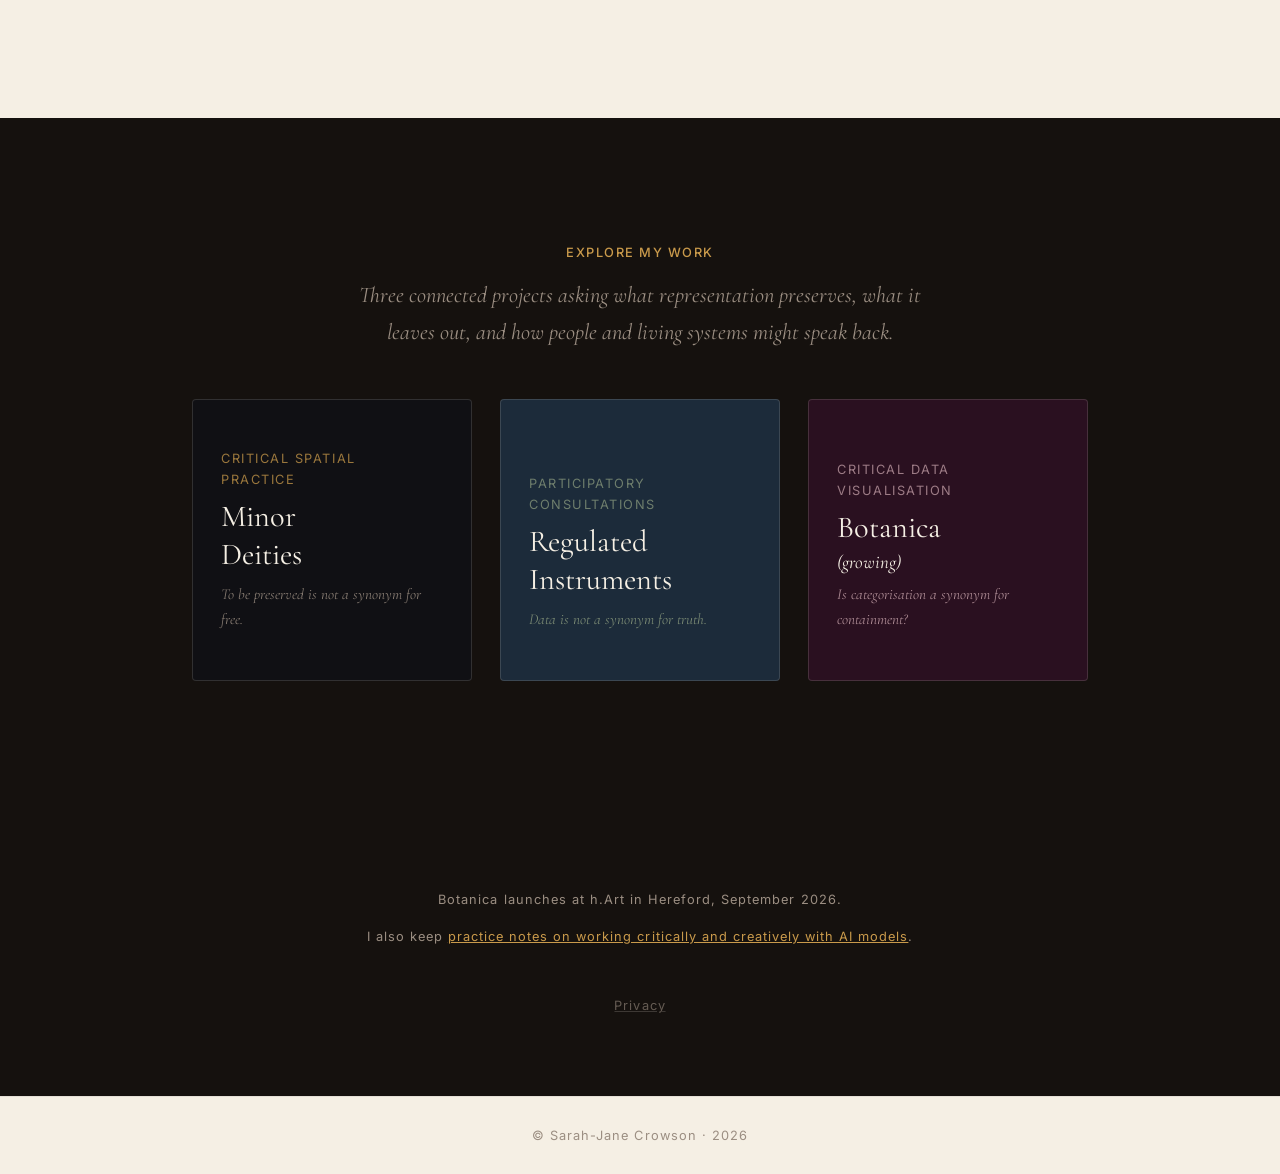
==== commit bf00d22c: "Update index.html" ====
--- a/index.html
+++ b/index.html
@@ -15,7 +15,7 @@
 <!-- Open Graph: how the site appears when shared -->
 <meta property="og:type" content="website">
 <meta property="og:title" content="Sarah-Jane Crowson — poet, artist, practitioner-researcher">
-<meta property="og:description" content="Data humanism, participatory consultation and poetic practice. Three bodies of work asking the same question of the photograph, the plant, and the spreadsheet.">
+<meta property="og:description" content="Data humanism, participatory practice and poetic inquiry — exploring what happens when lived experience meets data, AI and representation.">
 <meta property="og:url" content="https://sarahjanecrowson.art/">
 <meta property="og:image" content="https://sarahjanecrowson.art/assets/images/landing/writing-bureau-collage.jpg">
 <meta property="og:image:alt" content="A working collage: a Victorian bureau overgrown with plants, a gilt frame holding misted glass at its centre.">
